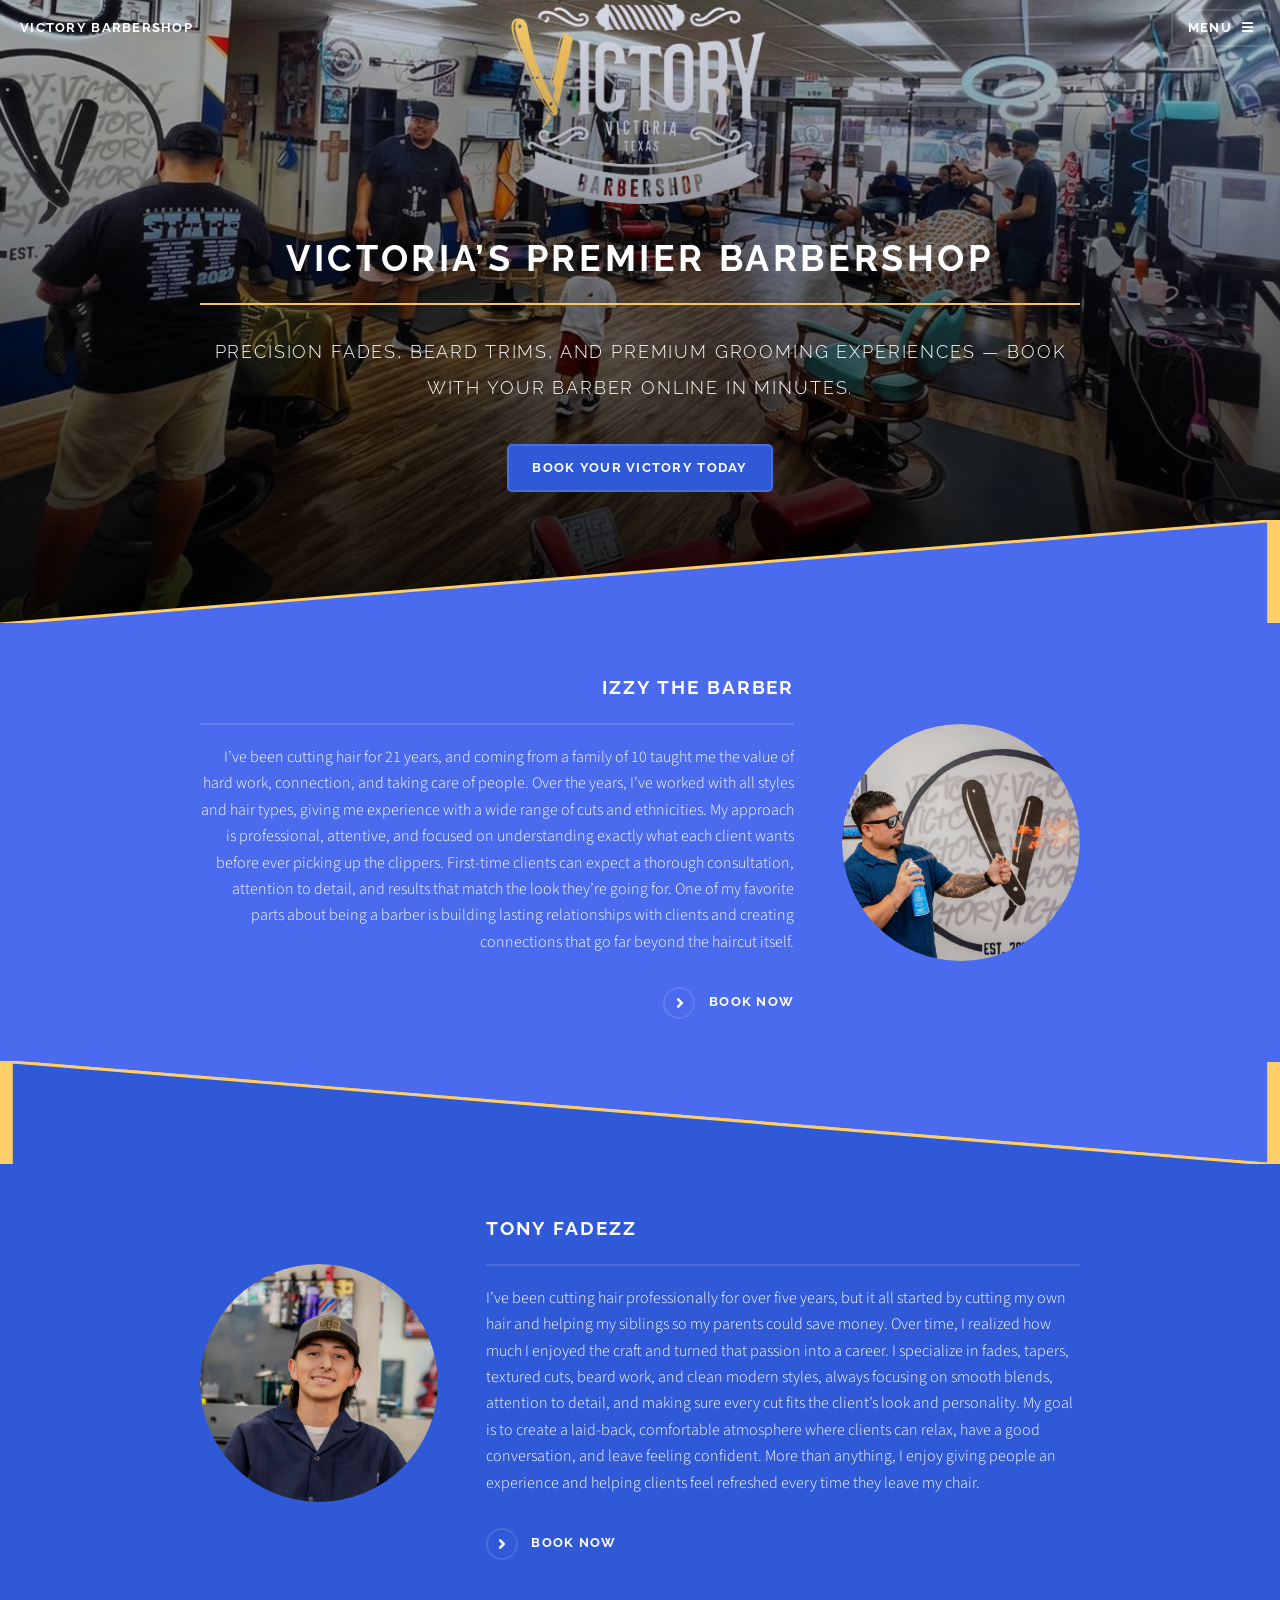
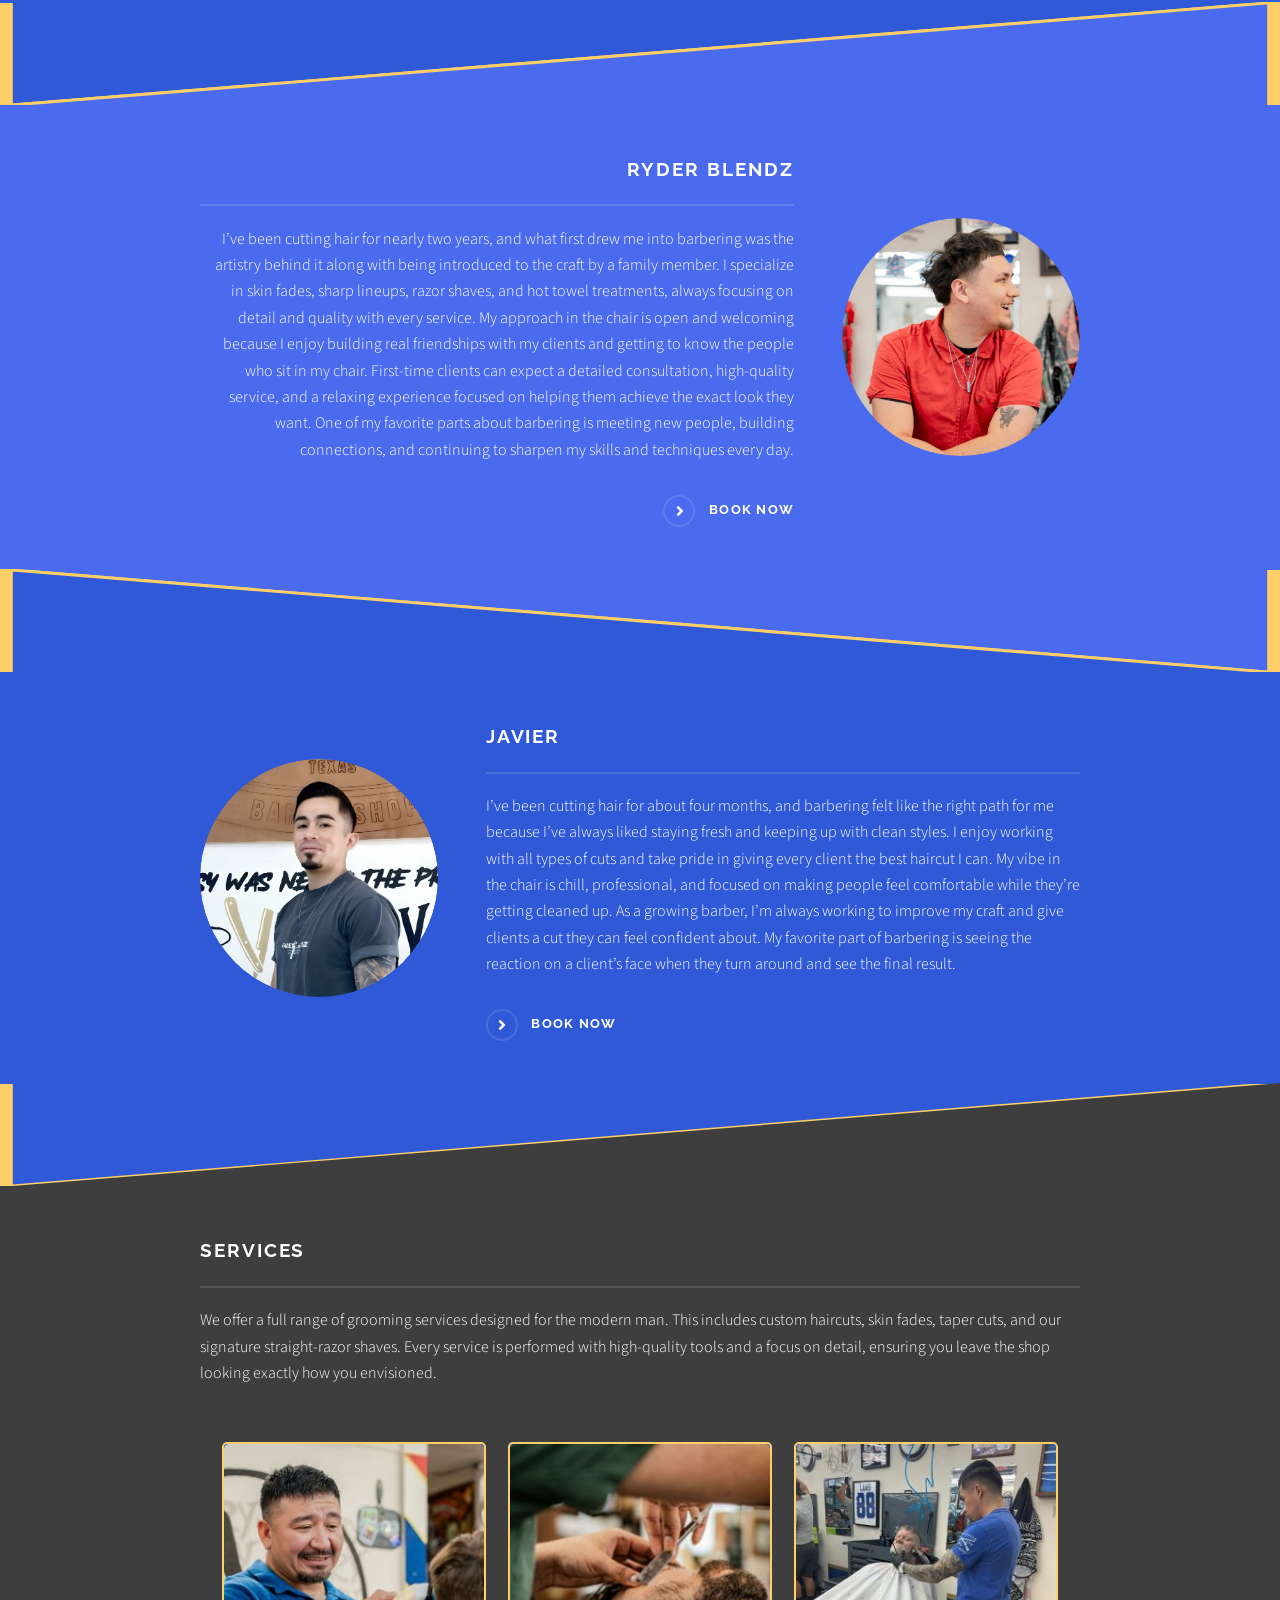
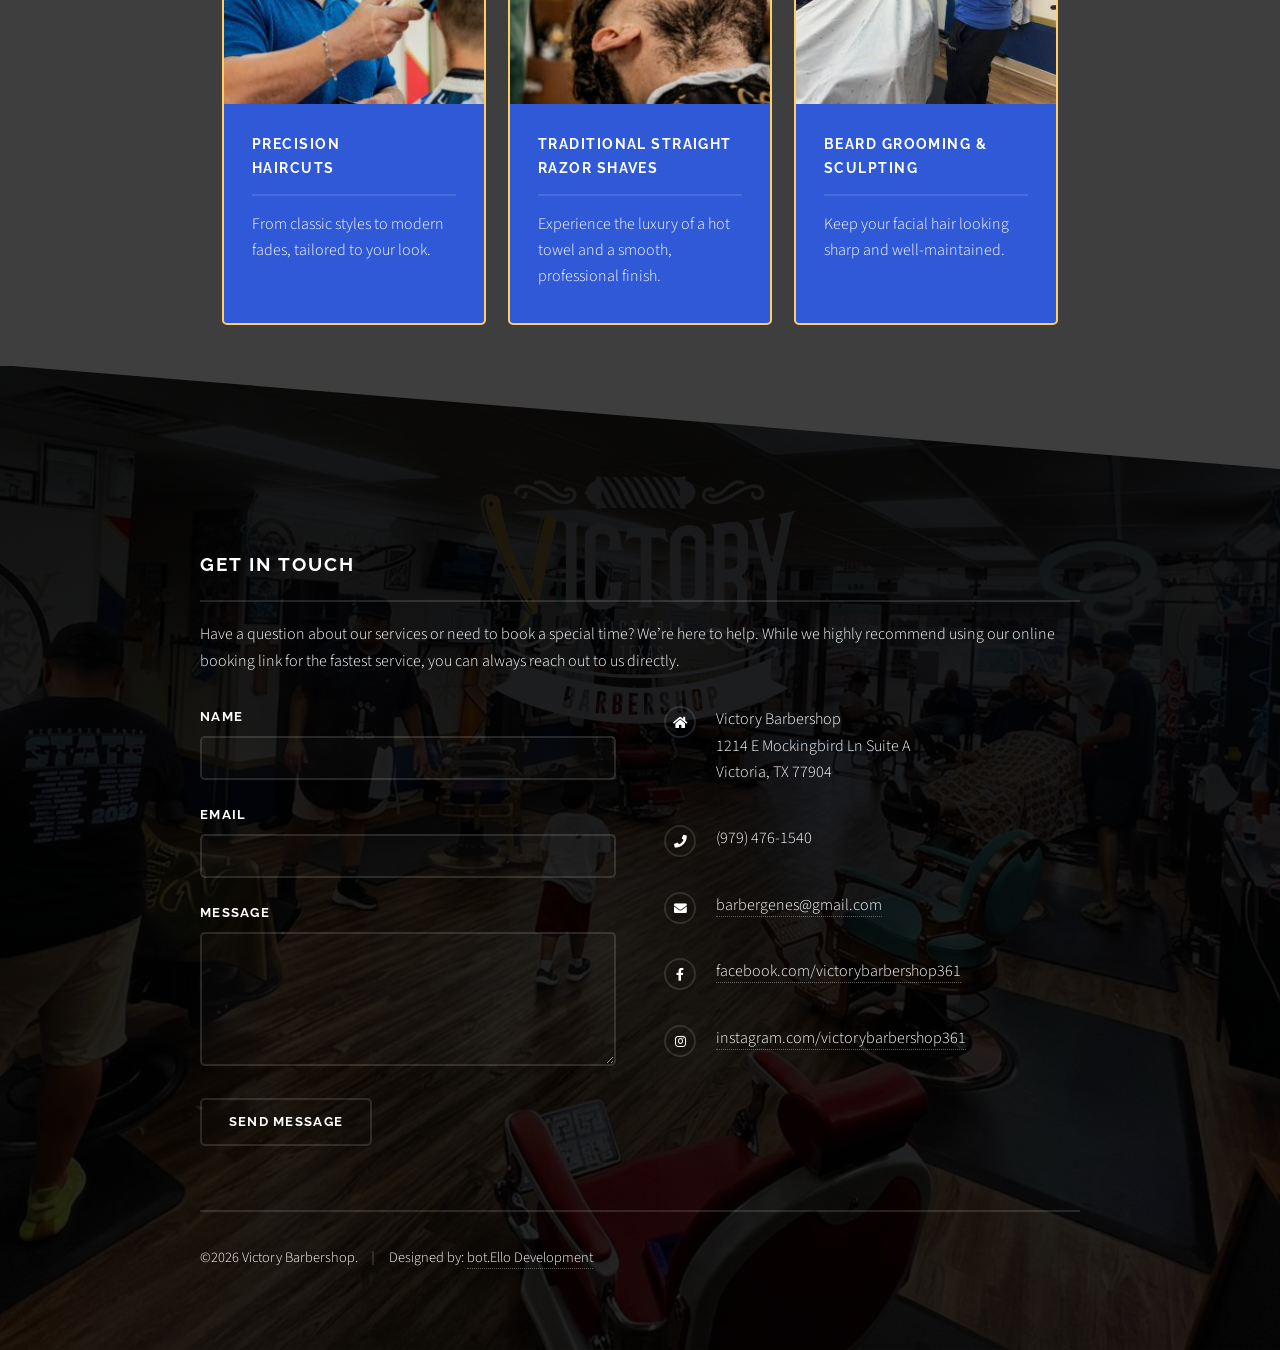
==== index.html @ 70bb2f0c "Remove links on services" ====
<!DOCTYPE HTML>
<!--
	Solid State by HTML5 UP
	html5up.net | @ajlkn
	Free for personal and commercial use under the CCA 3.0 license (html5up.net/license)
-->
<html>
	<head>
		<title>Victory Barbershop | Premium Barbershop in Victoria, TX</title>
		<meta charset="utf-8" />
		<meta name="viewport" content="width=device-width, initial-scale=1, user-scalable=no" />
		<meta property="og:image" content="https://victorybarber.netlify.app/images/victory-barbershop-logo-blue.jpg" />
		<meta property="og:title" content="Victory Barbershop | Premium Barbershop in Victoria, TX">
		<link rel="stylesheet" href="assets/css/main.css" />
		<noscript><link rel="stylesheet" href="assets/css/noscript.css" /></noscript>
	</head>
	<body class="is-preload">

		<!-- Page Wrapper -->
			<div id="page-wrapper">

				<!-- Header -->
					<header id="header" class="alt">
						<h1><a href="index.html">Victory Barbershop</a></h1>
						<nav>
							<a href="#menu">Menu</a>
						</nav>
					</header>

				<!-- Menu -->
					<nav id="menu">
						<div class="inner">
							<h2>Menu</h2>
							<ul class="links">
								<li><a href="#">Home</a></li>
								<li><a href="about.html">About</a></li>
								<li><a href="https://victorybarber.setmore.com">Book Now</a></li>
							</ul>
							<a href="#" class="close">Close</a>
						</div>
					</nav>

				<!-- Banner -->
					<section id="banner">
						<div class="inner">
							<h2>Victoria’s Premier Barbershop</h2>
							<p>Precision fades, beard trims, and premium grooming experiences — book with your barber online in minutes.</p>
							
						</div>
						<button class="cta-btn"><a href="https://victorybarber.setmore.com">Book your Victory today</a></button>
					</section>

				<!-- Wrapper -->
					<section id="wrapper">

						<!-- One -->
							<section id="one" class="wrapper spotlight style1">
								<div class="inner">
									<a href="#" class="image"><img src="images/izzy-bio.jpg" alt="" /></a>
									<div class="content">
										<h2 class="major">Izzy the Barber</h2>
										<p>I’ve been cutting hair for 21 years, and coming from a family of 10 taught me the value of hard work, connection, and taking care of people. Over the years, I’ve worked with all styles and hair types, giving me experience with a wide range of cuts and ethnicities. My approach is professional, attentive, and focused on understanding exactly what each client wants before ever picking up the clippers. First-time clients can expect a thorough consultation, attention to detail, and results that match the look they’re going for. One of my favorite parts about being a barber is building lasting relationships with clients and creating connections that go far beyond the haircut itself.</p>
										<a href="https://victorybarber.setmore.com/book?step=additional-products&products=s8a956748a084f3ee3d6d0117c6cfad2416c81160&type=service&staff=r036110c6aa1d140b372b006f6b29d1b1a05d35a4&staffSelected=false" class="special">Book Now</a>
									</div>
								</div>
							</section>

						<!-- Two -->
							<section id="two" class="wrapper alt spotlight style2">
								<div class="inner">
									<a href="#" class="image"><img src="images/tony-bio.jpg" alt="" /></a>
									<div class="content">
										<h2 class="major">Tony Fadezz</h2>
										<p>I’ve been cutting hair professionally for over five years, but it all started by cutting my own hair and helping my siblings so my parents could save money. Over time, I realized how much I enjoyed the craft and turned that passion into a career. I specialize in fades, tapers, textured cuts, beard work, and clean modern styles, always focusing on smooth blends, attention to detail, and making sure every cut fits the client’s look and personality. My goal is to create a laid-back, comfortable atmosphere where clients can relax, have a good conversation, and leave feeling confident. More than anything, I enjoy giving people an experience and helping clients feel refreshed every time they leave my chair.</p>
										<a href="https://victorybarber.setmore.com/book?step=additional-products&products=sf19c7efc53652c641d4cee2705d7280b3f8bf312&type=service&staff=cjPOIoNQ2Fyv6uSDoCCbj9XqRjhiusbF&staffSelected=false" class="special">Book Now</a>
									</div>
								</div>
							</section>

						<!-- Three -->
							<section id="three" class="wrapper spotlight style3">
								<div class="inner">
									<a href="#" class="image"><img src="images/ryder-bio.jpg" alt="" /></a>
									<div class="content">
										<h2 class="major">Ryder Blendz</h2>
										<p>I’ve been cutting hair for nearly two years, and what first drew me into barbering was the artistry behind it along with being introduced to the craft by a family member. I specialize in skin fades, sharp lineups, razor shaves, and hot towel treatments, always focusing on detail and quality with every service. My approach in the chair is open and welcoming because I enjoy building real friendships with my clients and getting to know the people who sit in my chair. First-time clients can expect a detailed consultation, high-quality service, and a relaxing experience focused on helping them achieve the exact look they want. One of my favorite parts about barbering is meeting new people, building connections, and continuing to sharpen my skills and techniques every day.</p>
										<a href="https://victorybarber.setmore.com/book?step=additional-products&products=915c2362-e2f7-48ba-80fd-618db1ecedce&type=service&staff=WskqDnrlOXZPONDrjM5DlYg03GGp2wDn&staffSelected=false" class="special">Book Now</a>
									</div>
								</div>
							</section>
							<section id="two" class="wrapper alt spotlight style2">
								<div class="inner">
									<a href="#" class="image"><img src="images/javier-bio.jpg" alt="" /></a>
									<div class="content">
										<h2 class="major">Javier</h2>
										<p>I’ve been cutting hair for about four months, and barbering felt like the right path for me because I’ve always liked staying fresh and keeping up with clean styles. I enjoy working with all types of cuts and take pride in giving every client the best haircut I can. My vibe in the chair is chill, professional, and focused on making people feel comfortable while they’re getting cleaned up. As a growing barber, I’m always working to improve my craft and give clients a cut they can feel confident about. My favorite part of barbering is seeing the reaction on a client’s face when they turn around and see the final result.</p>
										<a href="https://victorybarber.setmore.com/book?step=additional-products&products=a360549a-cfc2-4b7d-bc73-860587137acc&type=service&staff=gJPn8Pc7wTdbgn14O1KbApz215IQWdMa&staffSelected=false" class="special">Book Now</a>
									</div>
								</div>
							</section>

						<!-- Four -->
							<section id="four" class="wrapper style1">
								<div class="inner">
									<h2 class="major">Services</h2>
									<p>We offer a full range of grooming services designed for the modern man. This includes custom haircuts, skin fades, taper cuts, and our signature straight-razor shaves. Every service is performed with high-quality tools and a focus on detail, ensuring you leave the shop looking exactly how you envisioned.</p>
									<section class="features">
										<article>
											<a href="#" class="image"><img src="images/victory-barbershop-precision-haircut.jpg" alt="" /></a>
											<h3 class="major">Precision<br>Haircuts</h3>
											<p>From classic styles to modern fades, tailored to your look.</p>
											<!-- <a href="#" class="special">Learn more</a> -->
										</article>
										<article>
											<a href="#" class="image"><img src="images/victory-barbershop-razor-shaves.jpg" alt="" /></a>
											<h3 class="major">Traditional Straight<br>Razor Shaves</h3>
											<p>Experience the luxury of a hot towel and a smooth, professional finish.</p>
											<!-- <a href="#" class="special">Learn more</a> -->
										</article>
										<article>
											<a href="#" class="image"><img src="images/victory-barbershop-beard-grooming.jpg" alt="" /></a>
											<h3 class="major">Beard Grooming & Sculpting</h3>
											<p>Keep your facial hair looking sharp and well-maintained.</p>
											<!-- <a href="#" class="special">Learn more</a> -->
										</article>
										<!-- <article>
											<a href="#" class="image"><img src="images/pic05.jpg" alt="" /></a>
											<h3 class="major">Designs</h3>
											<p>Lorem ipsum dolor sit amet, consectetur adipiscing vehicula id nulla dignissim dapibus ultrices.</p>
											<a href="#" class="special">Learn more</a>
										</article> -->
									</section>
									<!-- <ul class="actions">
										<li><a href="#" class="button">Browse All</a></li>
									</ul> -->
								</div>
							</section>

					</section>

				<!-- Footer -->
					<section id="footer">
						<div class="inner">
							<h2 class="major">Get in touch</h2>
							<p>Have a question about our services or need to book a special time? We’re here to help. While we highly recommend using our online booking link for the fastest service, you can always reach out to us directly.</p>
							<form method="post" action="#">
								<div class="fields">
									<div class="field">
										<label for="name">Name</label>
										<input type="text" name="name" id="name" />
									</div>
									<div class="field">
										<label for="email">Email</label>
										<input type="email" name="email" id="email" />
									</div>
									<div class="field">
										<label for="message">Message</label>
										<textarea name="message" id="message" rows="4"></textarea>
									</div>
								</div>
								<ul class="actions">
									<li><input type="submit" value="Send Message" /></li>
								</ul>
							</form>
							<ul class="contact">
								<li class="icon solid fa-home">
									Victory Barbershop<br />
									1214 E Mockingbird Ln Suite A<br />
									Victoria, TX 77904
								</li>
								<li class="icon solid fa-phone">(979) 476-1540</li>
								<li class="icon solid fa-envelope"><a href="mailto:barbergenes@gmail.com">barbergenes@gmail.com</a></li>
								<li class="icon brands fa-facebook-f"><a href="https://www.facebook.com/victorybarbershop361">facebook.com/victorybarbershop361</a></li>
								<li class="icon brands fa-instagram"><a href="https://www.instagram.com/victorybarbershop361">instagram.com/victorybarbershop361</a></li>
							</ul>
							<ul class="copyright">
								<li>&copy;2026 Victory Barbershop. </li><li>Designed by: <a href="http://botellodevelopment.com">bot.Ello Development</a></li>
							</ul>
						</div>
					</section>

			</div>

		<!-- Scripts -->
			<script src="assets/js/jquery.min.js"></script>
			<script src="assets/js/jquery.scrollex.min.js"></script>
			<script src="assets/js/browser.min.js"></script>
			<script src="assets/js/breakpoints.min.js"></script>
			<script src="assets/js/util.js"></script>
			<script src="assets/js/main.js"></script>

	</body>
</html>
---- assets/css/main.css ----
@import url(fontawesome-all.min.css);
@import url("https://fonts.googleapis.com/css?family=Raleway:200,700|Source+Sans+Pro:300,600,300italic,600italic");

/*
	Solid State by HTML5 UP
	html5up.net | @ajlkn
	Free for personal and commercial use under the CCA 3.0 license (html5up.net/license)
*/

html, body, div, span, applet, object,
iframe, h1, h2, h3, h4, h5, h6, p, blockquote,
pre, a, abbr, acronym, address, big, cite,
code, del, dfn, em, img, ins, kbd, q, s, samp,
small, strike, strong, sub, sup, tt, var, b,
u, i, center, dl, dt, dd, ol, ul, li, fieldset,
form, label, legend, table, caption, tbody,
tfoot, thead, tr, th, td, article, aside,
canvas, details, embed, figure, figcaption,
footer, header, hgroup, menu, nav, output, ruby,
section, summary, time, mark, audio, video {
	margin: 0;
	padding: 0;
	border: 0;
	font-size: 100%;
	font: inherit;
	vertical-align: baseline;}

article, aside, details, figcaption, figure,
footer, header, hgroup, menu, nav, section {
	display: block;}

body {
	line-height: 1;
}

ol, ul {
	list-style: none;
}

blockquote, q {
	quotes: none;
}

	blockquote:before, blockquote:after, q:before, q:after {
		content: '';
		content: none;
	}

table {
	border-collapse: collapse;
	border-spacing: 0;
}

body {
	-webkit-text-size-adjust: none;
}

mark {
	background-color: transparent;
	color: inherit;
}

input::-moz-focus-inner {
	border: 0;
	padding: 0;
}

input, select, textarea {
	-moz-appearance: none;
	-webkit-appearance: none;
	-ms-appearance: none;
	appearance: none;
}

/* Basic */

	@-ms-viewport {
		width: device-width;
	}

	body {
		-ms-overflow-style: scrollbar;
	}

	@media screen and (max-width: 480px) {

		html, body {
			min-width: 320px;
		}

	}

	html {
		box-sizing: border-box;
	}

	*, *:before, *:after {
		box-sizing: inherit;
	}

	body {
		background-color: #2e3141;
		background-image: linear-gradient(to top, rgba(0, 0, 0, .8), rgba(255, 255, 255, 0.01)), url("/images/victory-barber-bg.png");
		background-size: auto,
 100%;
		background-attachment: fixed,
 fixed;
		background-position: center,
 center;
 
	}

		body.is-preload *, body.is-preload *:before, body.is-preload *:after {
			-moz-animation: none !important;
			-webkit-animation: none !important;
			-ms-animation: none !important;
			animation: none !important;
			-moz-transition: none !important;
			-webkit-transition: none !important;
			-ms-transition: none !important;
			transition: none !important;
		}

/* Type */

	body, input, select, textarea {
		color: #ffffff;
		font-family: "Source Sans Pro", Helvetica, sans-serif;
		font-size: 16.5pt;
		font-weight: 300;
		line-height: 1.65;
	}

		@media screen and (max-width: 1680px) {

			body, input, select, textarea {
				font-size: 13pt;
			}

		}

		@media screen and (max-width: 1280px) {

			body, input, select, textarea {
				font-size: 12pt;
			}

		}

		@media screen and (max-width: 980px) {

			body, input, select, textarea {
				font-size: 12pt;
			}

		}

		@media screen and (max-width: 736px) {

			body, input, select, textarea {
				font-size: 12pt;
			}

		}

		@media screen and (max-width: 480px) {

			body, input, select, textarea {
				font-size: 12pt;
			}

		}

	a {
		-moz-transition: color 0.2s ease-in-out, border-bottom-color 0.2s ease-in-out;
		-webkit-transition: color 0.2s ease-in-out, border-bottom-color 0.2s ease-in-out;
		-ms-transition: color 0.2s ease-in-out, border-bottom-color 0.2s ease-in-out;
		transition: color 0.2s ease-in-out, border-bottom-color 0.2s ease-in-out;
		border-bottom: dotted 1px rgba(255, 255, 255, 0.35);
		color: #ffffff;
		text-decoration: none;
	}

		a:hover {
			border-bottom-color: transparent;
			color: #ffffff !important;
		}

		a.special:not(.button) {
			text-decoration: none;
			border-bottom: 0;
			display: block;
			font-family: Raleway, Helvetica, sans-serif;
			font-size: 0.8em;
			font-weight: 700;
			letter-spacing: 0.1em;
			margin: 0 0 2em 0;
			text-transform: uppercase;
		}

			a.special:not(.button):before {
				-moz-osx-font-smoothing: grayscale;
				-webkit-font-smoothing: antialiased;
				display: inline-block;
				font-style: normal;
				font-variant: normal;
				text-rendering: auto;
				line-height: 1;
				text-transform: none !important;
				font-family: 'Font Awesome 5 Free';
				font-weight: 900;
			}

			a.special:not(.button):before {
				-moz-transition: background-color 0.2s ease-in-out;
				-webkit-transition: background-color 0.2s ease-in-out;
				-ms-transition: background-color 0.2s ease-in-out;
				transition: background-color 0.2s ease-in-out;
				border-radius: 100%;
				border: solid 2px rgba(255, 255, 255, 0.125);
				content: '\f105';
				display: inline-block;
				font-size: 1.25em;
				height: 2em;
				line-height: 1.75em;
				margin-right: 0.85em;
				text-align: center;
				text-indent: 0.15em;
				vertical-align: middle;
				width: 2em;
			}

			a.special:not(.button):hover:before {
				background-color: rgba(255, 255, 255, 0.025);
			}

			a.special:not(.button):active:before {
				background-color: rgba(255, 255, 255, 0.075);
			}

	strong, b {
		color: #ffffff;
		font-weight: 600;
	}

	em, i {
		font-style: italic;
	}

	p {
		margin: 0 0 2em 0;
	}

	h1, h2, h3, h4, h5, h6 {
		color: #ffffff;
		font-family: Raleway, Helvetica, sans-serif;
		font-weight: 700;
		letter-spacing: 0.1em;
		margin: 0 0 1em 0;
		text-transform: uppercase;
	}

		h1 a, h2 a, h3 a, h4 a, h5 a, h6 a {
			color: inherit;
			text-decoration: none;
			border-bottom: 0;
		}

		h1 span, h2 span, h3 span, h4 span, h5 span, h6 span {
			font-weight: 200;
		}

		h1.major, h2.major, h3.major, h4.major, h5.major, h6.major {
			padding-bottom: 1em;
			border-bottom: solid 2px rgba(255, 255, 255, 0.125);
		}

	h2 {
		font-size: 1.2em;
	}

	h3 {
		font-size: 0.9em;
	}

	h4 {
		font-size: 0.7em;
	}

	h5 {
		font-size: 0.7em;
	}

	h6 {
		font-size: 0.7em;
	}

	@media screen and (max-width: 736px) {

		h2 {
			font-size: 1em;
		}

		h3 {
			font-size: 0.8em;
		}

	}

	sub {
		font-size: 0.8em;
		position: relative;
		top: 0.5em;
	}

	sup {
		font-size: 0.8em;
		position: relative;
		top: -0.5em;
	}

	blockquote {
		border-left: solid 4px rgba(255, 255, 255, 0.125);
		font-style: italic;
		margin: 0 0 2em 0;
		padding: 0.5em 0 0.5em 2em;
	}

	code {
		background: rgba(255, 255, 255, 0.025);
		border-radius: 5px;
		border: solid 2px rgba(255, 255, 255, 0.125);
		font-family: "Courier New", monospace;
		font-size: 0.9em;
		margin: 0 0.25em;
		padding: 0.25em 0.65em;
	}

	pre {
		-webkit-overflow-scrolling: touch;
		font-family: "Courier New", monospace;
		font-size: 0.9em;
		margin: 0 0 2em 0;
	}

		pre code {
			display: block;
			line-height: 1.75em;
			padding: 1em 1.5em;
			overflow-x: auto;
		}

	hr {
		border: 0;
		border-bottom: solid 2px rgba(255, 255, 255, 0.125);
		margin: 2.5em 0;
	}

		hr.major {
			margin: 4em 0;
		}

	.align-left {
		text-align: left;
	}

	.align-center {
		text-align: center;
	}

	.align-right {
		text-align: right;
	}

/* Row */

	.row {
		display: flex;
		flex-wrap: wrap;
		box-sizing: border-box;
		align-items: stretch;
	}

		.row > * {
			box-sizing: border-box;
		}

		.row.gtr-uniform > * > :last-child {
			margin-bottom: 0;
		}

		.row.aln-left {
			justify-content: flex-start;
		}

		.row.aln-center {
			justify-content: center;
		}

		.row.aln-right {
			justify-content: flex-end;
		}

		.row.aln-top {
			align-items: flex-start;
		}

		.row.aln-middle {
			align-items: center;
		}

		.row.aln-bottom {
			align-items: flex-end;
		}

		.row > .imp {
			order: -1;
		}

		.row > .col-1 {
			width: 8.33333%;
		}

		.row > .off-1 {
			margin-left: 8.33333%;
		}

		.row > .col-2 {
			width: 16.66667%;
		}

		.row > .off-2 {
			margin-left: 16.66667%;
		}

		.row > .col-3 {
			width: 25%;
		}

		.row > .off-3 {
			margin-left: 25%;
		}

		.row > .col-4 {
			width: 33.33333%;
		}

		.row > .off-4 {
			margin-left: 33.33333%;
		}

		.row > .col-5 {
			width: 41.66667%;
		}

		.row > .off-5 {
			margin-left: 41.66667%;
		}

		.row > .col-6 {
			width: 50%;
		}

		.row > .off-6 {
			margin-left: 50%;
		}

		.row > .col-7 {
			width: 58.33333%;
		}

		.row > .off-7 {
			margin-left: 58.33333%;
		}

		.row > .col-8 {
			width: 66.66667%;
		}

		.row > .off-8 {
			margin-left: 66.66667%;
		}

		.row > .col-9 {
			width: 75%;
		}

		.row > .off-9 {
			margin-left: 75%;
		}

		.row > .col-10 {
			width: 83.33333%;
		}

		.row > .off-10 {
			margin-left: 83.33333%;
		}

		.row > .col-11 {
			width: 91.66667%;
		}

		.row > .off-11 {
			margin-left: 91.66667%;
		}

		.row > .col-12 {
			width: 100%;
		}

		.row > .off-12 {
			margin-left: 100%;
		}

		.row.gtr-0 {
			margin-top: 0;
			margin-left: 0em;
		}

			.row.gtr-0 > * {
				padding: 0 0 0 0em;
			}

			.row.gtr-0.gtr-uniform {
				margin-top: 0em;
			}

				.row.gtr-0.gtr-uniform > * {
					padding-top: 0em;
				}

		.row.gtr-25 {
			margin-top: 0;
			margin-left: -0.4375em;
		}

			.row.gtr-25 > * {
				padding: 0 0 0 0.4375em;
			}

			.row.gtr-25.gtr-uniform {
				margin-top: -0.4375em;
			}

				.row.gtr-25.gtr-uniform > * {
					padding-top: 0.4375em;
				}

		.row.gtr-50 {
			margin-top: 0;
			margin-left: -0.875em;
		}

			.row.gtr-50 > * {
				padding: 0 0 0 0.875em;
			}

			.row.gtr-50.gtr-uniform {
				margin-top: -0.875em;
			}

				.row.gtr-50.gtr-uniform > * {
					padding-top: 0.875em;
				}

		.row {
			margin-top: 0;
			margin-left: -1.75em;
		}

			.row > * {
				padding: 0 0 0 1.75em;
			}

			.row.gtr-uniform {
				margin-top: -1.75em;
			}

				.row.gtr-uniform > * {
					padding-top: 1.75em;
				}

		.row.gtr-150 {
			margin-top: 0;
			margin-left: -2.625em;
		}

			.row.gtr-150 > * {
				padding: 0 0 0 2.625em;
			}

			.row.gtr-150.gtr-uniform {
				margin-top: -2.625em;
			}

				.row.gtr-150.gtr-uniform > * {
					padding-top: 2.625em;
				}

		.row.gtr-200 {
			margin-top: 0;
			margin-left: -3.5em;
		}

			.row.gtr-200 > * {
				padding: 0 0 0 3.5em;
			}

			.row.gtr-200.gtr-uniform {
				margin-top: -3.5em;
			}

				.row.gtr-200.gtr-uniform > * {
					padding-top: 3.5em;
				}

		@media screen and (max-width: 1680px) {

			.row {
				display: flex;
				flex-wrap: wrap;
				box-sizing: border-box;
				align-items: stretch;
			}

				.row > * {
					box-sizing: border-box;
				}

				.row.gtr-uniform > * > :last-child {
					margin-bottom: 0;
				}

				.row.aln-left {
					justify-content: flex-start;
				}

				.row.aln-center {
					justify-content: center;
				}

				.row.aln-right {
					justify-content: flex-end;
				}

				.row.aln-top {
					align-items: flex-start;
				}

				.row.aln-middle {
					align-items: center;
				}

				.row.aln-bottom {
					align-items: flex-end;
				}

				.row > .imp-xlarge {
					order: -1;
				}

				.row > .col-1-xlarge {
					width: 8.33333%;
				}

				.row > .off-1-xlarge {
					margin-left: 8.33333%;
				}

				.row > .col-2-xlarge {
					width: 16.66667%;
				}

				.row > .off-2-xlarge {
					margin-left: 16.66667%;
				}

				.row > .col-3-xlarge {
					width: 25%;
				}

				.row > .off-3-xlarge {
					margin-left: 25%;
				}

				.row > .col-4-xlarge {
					width: 33.33333%;
				}

				.row > .off-4-xlarge {
					margin-left: 33.33333%;
				}

				.row > .col-5-xlarge {
					width: 41.66667%;
				}

				.row > .off-5-xlarge {
					margin-left: 41.66667%;
				}

				.row > .col-6-xlarge {
					width: 50%;
				}

				.row > .off-6-xlarge {
					margin-left: 50%;
				}

				.row > .col-7-xlarge {
					width: 58.33333%;
				}

				.row > .off-7-xlarge {
					margin-left: 58.33333%;
				}

				.row > .col-8-xlarge {
					width: 66.66667%;
				}

				.row > .off-8-xlarge {
					margin-left: 66.66667%;
				}

				.row > .col-9-xlarge {
					width: 75%;
				}

				.row > .off-9-xlarge {
					margin-left: 75%;
				}

				.row > .col-10-xlarge {
					width: 83.33333%;
				}

				.row > .off-10-xlarge {
					margin-left: 83.33333%;
				}

				.row > .col-11-xlarge {
					width: 91.66667%;
				}

				.row > .off-11-xlarge {
					margin-left: 91.66667%;
				}

				.row > .col-12-xlarge {
					width: 100%;
				}

				.row > .off-12-xlarge {
					margin-left: 100%;
				}

				.row.gtr-0 {
					margin-top: 0;
					margin-left: 0em;
				}

					.row.gtr-0 > * {
						padding: 0 0 0 0em;
					}

					.row.gtr-0.gtr-uniform {
						margin-top: 0em;
					}

						.row.gtr-0.gtr-uniform > * {
							padding-top: 0em;
						}

				.row.gtr-25 {
					margin-top: 0;
					margin-left: -0.4375em;
				}

					.row.gtr-25 > * {
						padding: 0 0 0 0.4375em;
					}

					.row.gtr-25.gtr-uniform {
						margin-top: -0.4375em;
					}

						.row.gtr-25.gtr-uniform > * {
							padding-top: 0.4375em;
						}

				.row.gtr-50 {
					margin-top: 0;
					margin-left: -0.875em;
				}

					.row.gtr-50 > * {
						padding: 0 0 0 0.875em;
					}

					.row.gtr-50.gtr-uniform {
						margin-top: -0.875em;
					}

						.row.gtr-50.gtr-uniform > * {
							padding-top: 0.875em;
						}

				.row {
					margin-top: 0;
					margin-left: -1.75em;
				}

					.row > * {
						padding: 0 0 0 1.75em;
					}

					.row.gtr-uniform {
						margin-top: -1.75em;
					}

						.row.gtr-uniform > * {
							padding-top: 1.75em;
						}

				.row.gtr-150 {
					margin-top: 0;
					margin-left: -2.625em;
				}

					.row.gtr-150 > * {
						padding: 0 0 0 2.625em;
					}

					.row.gtr-150.gtr-uniform {
						margin-top: -2.625em;
					}

						.row.gtr-150.gtr-uniform > * {
							padding-top: 2.625em;
						}

				.row.gtr-200 {
					margin-top: 0;
					margin-left: -3.5em;
				}

					.row.gtr-200 > * {
						padding: 0 0 0 3.5em;
					}

					.row.gtr-200.gtr-uniform {
						margin-top: -3.5em;
					}

						.row.gtr-200.gtr-uniform > * {
							padding-top: 3.5em;
						}

		}

		@media screen and (max-width: 1280px) {

			.row {
				display: flex;
				flex-wrap: wrap;
				box-sizing: border-box;
				align-items: stretch;
			}

				.row > * {
					box-sizing: border-box;
				}

				.row.gtr-uniform > * > :last-child {
					margin-bottom: 0;
				}

				.row.aln-left {
					justify-content: flex-start;
				}

				.row.aln-center {
					justify-content: center;
				}

				.row.aln-right {
					justify-content: flex-end;
				}

				.row.aln-top {
					align-items: flex-start;
				}

				.row.aln-middle {
					align-items: center;
				}

				.row.aln-bottom {
					align-items: flex-end;
				}

				.row > .imp-large {
					order: -1;
				}

				.row > .col-1-large {
					width: 8.33333%;
				}

				.row > .off-1-large {
					margin-left: 8.33333%;
				}

				.row > .col-2-large {
					width: 16.66667%;
				}

				.row > .off-2-large {
					margin-left: 16.66667%;
				}

				.row > .col-3-large {
					width: 25%;
				}

				.row > .off-3-large {
					margin-left: 25%;
				}

				.row > .col-4-large {
					width: 33.33333%;
				}

				.row > .off-4-large {
					margin-left: 33.33333%;
				}

				.row > .col-5-large {
					width: 41.66667%;
				}

				.row > .off-5-large {
					margin-left: 41.66667%;
				}

				.row > .col-6-large {
					width: 50%;
				}

				.row > .off-6-large {
					margin-left: 50%;
				}

				.row > .col-7-large {
					width: 58.33333%;
				}

				.row > .off-7-large {
					margin-left: 58.33333%;
				}

				.row > .col-8-large {
					width: 66.66667%;
				}

				.row > .off-8-large {
					margin-left: 66.66667%;
				}

				.row > .col-9-large {
					width: 75%;
				}

				.row > .off-9-large {
					margin-left: 75%;
				}

				.row > .col-10-large {
					width: 83.33333%;
				}

				.row > .off-10-large {
					margin-left: 83.33333%;
				}

				.row > .col-11-large {
					width: 91.66667%;
				}

				.row > .off-11-large {
					margin-left: 91.66667%;
				}

				.row > .col-12-large {
					width: 100%;
				}

				.row > .off-12-large {
					margin-left: 100%;
				}

				.row.gtr-0 {
					margin-top: 0;
					margin-left: 0em;
				}

					.row.gtr-0 > * {
						padding: 0 0 0 0em;
					}

					.row.gtr-0.gtr-uniform {
						margin-top: 0em;
					}

						.row.gtr-0.gtr-uniform > * {
							padding-top: 0em;
						}

				.row.gtr-25 {
					margin-top: 0;
					margin-left: -0.4375em;
				}

					.row.gtr-25 > * {
						padding: 0 0 0 0.4375em;
					}

					.row.gtr-25.gtr-uniform {
						margin-top: -0.4375em;
					}

						.row.gtr-25.gtr-uniform > * {
							padding-top: 0.4375em;
						}

				.row.gtr-50 {
					margin-top: 0;
					margin-left: -0.875em;
				}

					.row.gtr-50 > * {
						padding: 0 0 0 0.875em;
					}

					.row.gtr-50.gtr-uniform {
						margin-top: -0.875em;
					}

						.row.gtr-50.gtr-uniform > * {
							padding-top: 0.875em;
						}

				.row {
					margin-top: 0;
					margin-left: -1.75em;
				}

					.row > * {
						padding: 0 0 0 1.75em;
					}

					.row.gtr-uniform {
						margin-top: -1.75em;
					}

						.row.gtr-uniform > * {
							padding-top: 1.75em;
						}

				.row.gtr-150 {
					margin-top: 0;
					margin-left: -2.625em;
				}

					.row.gtr-150 > * {
						padding: 0 0 0 2.625em;
					}

					.row.gtr-150.gtr-uniform {
						margin-top: -2.625em;
					}

						.row.gtr-150.gtr-uniform > * {
							padding-top: 2.625em;
						}

				.row.gtr-200 {
					margin-top: 0;
					margin-left: -3.5em;
				}

					.row.gtr-200 > * {
						padding: 0 0 0 3.5em;
					}

					.row.gtr-200.gtr-uniform {
						margin-top: -3.5em;
					}

						.row.gtr-200.gtr-uniform > * {
							padding-top: 3.5em;
						}

		}

		@media screen and (max-width: 980px) {

			.row {
				display: flex;
				flex-wrap: wrap;
				box-sizing: border-box;
				align-items: stretch;
			}

				.row > * {
					box-sizing: border-box;
				}

				.row.gtr-uniform > * > :last-child {
					margin-bottom: 0;
				}

				.row.aln-left {
					justify-content: flex-start;
				}

				.row.aln-center {
					justify-content: center;
				}

				.row.aln-right {
					justify-content: flex-end;
				}

				.row.aln-top {
					align-items: flex-start;
				}

				.row.aln-middle {
					align-items: center;
				}

				.row.aln-bottom {
					align-items: flex-end;
				}

				.row > .imp-medium {
					order: -1;
				}

				.row > .col-1-medium {
					width: 8.33333%;
				}

				.row > .off-1-medium {
					margin-left: 8.33333%;
				}

				.row > .col-2-medium {
					width: 16.66667%;
				}

				.row > .off-2-medium {
					margin-left: 16.66667%;
				}

				.row > .col-3-medium {
					width: 25%;
				}

				.row > .off-3-medium {
					margin-left: 25%;
				}

				.row > .col-4-medium {
					width: 33.33333%;
				}

				.row > .off-4-medium {
					margin-left: 33.33333%;
				}

				.row > .col-5-medium {
					width: 41.66667%;
				}

				.row > .off-5-medium {
					margin-left: 41.66667%;
				}

				.row > .col-6-medium {
					width: 50%;
				}

				.row > .off-6-medium {
					margin-left: 50%;
				}

				.row > .col-7-medium {
					width: 58.33333%;
				}

				.row > .off-7-medium {
					margin-left: 58.33333%;
				}

				.row > .col-8-medium {
					width: 66.66667%;
				}

				.row > .off-8-medium {
					margin-left: 66.66667%;
				}

				.row > .col-9-medium {
					width: 75%;
				}

				.row > .off-9-medium {
					margin-left: 75%;
				}

				.row > .col-10-medium {
					width: 83.33333%;
				}

				.row > .off-10-medium {
					margin-left: 83.33333%;
				}

				.row > .col-11-medium {
					width: 91.66667%;
				}

				.row > .off-11-medium {
					margin-left: 91.66667%;
				}

				.row > .col-12-medium {
					width: 100%;
				}

				.row > .off-12-medium {
					margin-left: 100%;
				}

				.row.gtr-0 {
					margin-top: 0;
					margin-left: 0em;
				}

					.row.gtr-0 > * {
						padding: 0 0 0 0em;
					}

					.row.gtr-0.gtr-uniform {
						margin-top: 0em;
					}

						.row.gtr-0.gtr-uniform > * {
							padding-top: 0em;
						}

				.row.gtr-25 {
					margin-top: 0;
					margin-left: -0.4375em;
				}

					.row.gtr-25 > * {
						padding: 0 0 0 0.4375em;
					}

					.row.gtr-25.gtr-uniform {
						margin-top: -0.4375em;
					}

						.row.gtr-25.gtr-uniform > * {
							padding-top: 0.4375em;
						}

				.row.gtr-50 {
					margin-top: 0;
					margin-left: -0.875em;
				}

					.row.gtr-50 > * {
						padding: 0 0 0 0.875em;
					}

					.row.gtr-50.gtr-uniform {
						margin-top: -0.875em;
					}

						.row.gtr-50.gtr-uniform > * {
							padding-top: 0.875em;
						}

				.row {
					margin-top: 0;
					margin-left: -1.75em;
				}

					.row > * {
						padding: 0 0 0 1.75em;
					}

					.row.gtr-uniform {
						margin-top: -1.75em;
					}

						.row.gtr-uniform > * {
							padding-top: 1.75em;
						}

				.row.gtr-150 {
					margin-top: 0;
					margin-left: -2.625em;
				}

					.row.gtr-150 > * {
						padding: 0 0 0 2.625em;
					}

					.row.gtr-150.gtr-uniform {
						margin-top: -2.625em;
					}

						.row.gtr-150.gtr-uniform > * {
							padding-top: 2.625em;
						}

				.row.gtr-200 {
					margin-top: 0;
					margin-left: -3.5em;
				}

					.row.gtr-200 > * {
						padding: 0 0 0 3.5em;
					}

					.row.gtr-200.gtr-uniform {
						margin-top: -3.5em;
					}

						.row.gtr-200.gtr-uniform > * {
							padding-top: 3.5em;
						}

		}

		@media screen and (max-width: 736px) {

			.row {
				display: flex;
				flex-wrap: wrap;
				box-sizing: border-box;
				align-items: stretch;
			}

				.row > * {
					box-sizing: border-box;
				}

				.row.gtr-uniform > * > :last-child {
					margin-bottom: 0;
				}

				.row.aln-left {
					justify-content: flex-start;
				}

				.row.aln-center {
					justify-content: center;
				}

				.row.aln-right {
					justify-content: flex-end;
				}

				.row.aln-top {
					align-items: flex-start;
				}

				.row.aln-middle {
					align-items: center;
				}

				.row.aln-bottom {
					align-items: flex-end;
				}

				.row > .imp-small {
					order: -1;
				}

				.row > .col-1-small {
					width: 8.33333%;
				}

				.row > .off-1-small {
					margin-left: 8.33333%;
				}

				.row > .col-2-small {
					width: 16.66667%;
				}

				.row > .off-2-small {
					margin-left: 16.66667%;
				}

				.row > .col-3-small {
					width: 25%;
				}

				.row > .off-3-small {
					margin-left: 25%;
				}

				.row > .col-4-small {
					width: 33.33333%;
				}

				.row > .off-4-small {
					margin-left: 33.33333%;
				}

				.row > .col-5-small {
					width: 41.66667%;
				}

				.row > .off-5-small {
					margin-left: 41.66667%;
				}

				.row > .col-6-small {
					width: 50%;
				}

				.row > .off-6-small {
					margin-left: 50%;
				}

				.row > .col-7-small {
					width: 58.33333%;
				}

				.row > .off-7-small {
					margin-left: 58.33333%;
				}

				.row > .col-8-small {
					width: 66.66667%;
				}

				.row > .off-8-small {
					margin-left: 66.66667%;
				}

				.row > .col-9-small {
					width: 75%;
				}

				.row > .off-9-small {
					margin-left: 75%;
				}

				.row > .col-10-small {
					width: 83.33333%;
				}

				.row > .off-10-small {
					margin-left: 83.33333%;
				}

				.row > .col-11-small {
					width: 91.66667%;
				}

				.row > .off-11-small {
					margin-left: 91.66667%;
				}

				.row > .col-12-small {
					width: 100%;
				}

				.row > .off-12-small {
					margin-left: 100%;
				}

				.row.gtr-0 {
					margin-top: 0;
					margin-left: 0em;
				}

					.row.gtr-0 > * {
						padding: 0 0 0 0em;
					}

					.row.gtr-0.gtr-uniform {
						margin-top: 0em;
					}

						.row.gtr-0.gtr-uniform > * {
							padding-top: 0em;
						}

				.row.gtr-25 {
					margin-top: 0;
					margin-left: -0.3125em;
				}

					.row.gtr-25 > * {
						padding: 0 0 0 0.3125em;
					}

					.row.gtr-25.gtr-uniform {
						margin-top: -0.3125em;
					}

						.row.gtr-25.gtr-uniform > * {
							padding-top: 0.3125em;
						}

				.row.gtr-50 {
					margin-top: 0;
					margin-left: -0.625em;
				}

					.row.gtr-50 > * {
						padding: 0 0 0 0.625em;
					}

					.row.gtr-50.gtr-uniform {
						margin-top: -0.625em;
					}

						.row.gtr-50.gtr-uniform > * {
							padding-top: 0.625em;
						}

				.row {
					margin-top: 0;
					margin-left: -1.25em;
				}

					.row > * {
						padding: 0 0 0 1.25em;
					}

					.row.gtr-uniform {
						margin-top: -1.25em;
					}

						.row.gtr-uniform > * {
							padding-top: 1.25em;
						}

				.row.gtr-150 {
					margin-top: 0;
					margin-left: -1.875em;
				}

					.row.gtr-150 > * {
						padding: 0 0 0 1.875em;
					}

					.row.gtr-150.gtr-uniform {
						margin-top: -1.875em;
					}

						.row.gtr-150.gtr-uniform > * {
							padding-top: 1.875em;
						}

				.row.gtr-200 {
					margin-top: 0;
					margin-left: -2.5em;
				}

					.row.gtr-200 > * {
						padding: 0 0 0 2.5em;
					}

					.row.gtr-200.gtr-uniform {
						margin-top: -2.5em;
					}

						.row.gtr-200.gtr-uniform > * {
							padding-top: 2.5em;
						}

		}

		@media screen and (max-width: 480px) {

			.row {
				display: flex;
				flex-wrap: wrap;
				box-sizing: border-box;
				align-items: stretch;
			}

				.row > * {
					box-sizing: border-box;
				}

				.row.gtr-uniform > * > :last-child {
					margin-bottom: 0;
				}

				.row.aln-left {
					justify-content: flex-start;
				}

				.row.aln-center {
					justify-content: center;
				}

				.row.aln-right {
					justify-content: flex-end;
				}

				.row.aln-top {
					align-items: flex-start;
				}

				.row.aln-middle {
					align-items: center;
				}

				.row.aln-bottom {
					align-items: flex-end;
				}

				.row > .imp-xsmall {
					order: -1;
				}

				.row > .col-1-xsmall {
					width: 8.33333%;
				}

				.row > .off-1-xsmall {
					margin-left: 8.33333%;
				}

				.row > .col-2-xsmall {
					width: 16.66667%;
				}

				.row > .off-2-xsmall {
					margin-left: 16.66667%;
				}

				.row > .col-3-xsmall {
					width: 25%;
				}

				.row > .off-3-xsmall {
					margin-left: 25%;
				}

				.row > .col-4-xsmall {
					width: 33.33333%;
				}

				.row > .off-4-xsmall {
					margin-left: 33.33333%;
				}

				.row > .col-5-xsmall {
					width: 41.66667%;
				}

				.row > .off-5-xsmall {
					margin-left: 41.66667%;
				}

				.row > .col-6-xsmall {
					width: 50%;
				}

				.row > .off-6-xsmall {
					margin-left: 50%;
				}

				.row > .col-7-xsmall {
					width: 58.33333%;
				}

				.row > .off-7-xsmall {
					margin-left: 58.33333%;
				}

				.row > .col-8-xsmall {
					width: 66.66667%;
				}

				.row > .off-8-xsmall {
					margin-left: 66.66667%;
				}

				.row > .col-9-xsmall {
					width: 75%;
				}

				.row > .off-9-xsmall {
					margin-left: 75%;
				}

				.row > .col-10-xsmall {
					width: 83.33333%;
				}

				.row > .off-10-xsmall {
					margin-left: 83.33333%;
				}

				.row > .col-11-xsmall {
					width: 91.66667%;
				}

				.row > .off-11-xsmall {
					margin-left: 91.66667%;
				}

				.row > .col-12-xsmall {
					width: 100%;
				}

				.row > .off-12-xsmall {
					margin-left: 100%;
				}

				.row.gtr-0 {
					margin-top: 0;
					margin-left: 0em;
				}

					.row.gtr-0 > * {
						padding: 0 0 0 0em;
					}

					.row.gtr-0.gtr-uniform {
						margin-top: 0em;
					}

						.row.gtr-0.gtr-uniform > * {
							padding-top: 0em;
						}

				.row.gtr-25 {
					margin-top: 0;
					margin-left: -0.3125em;
				}

					.row.gtr-25 > * {
						padding: 0 0 0 0.3125em;
					}

					.row.gtr-25.gtr-uniform {
						margin-top: -0.3125em;
					}

						.row.gtr-25.gtr-uniform > * {
							padding-top: 0.3125em;
						}

				.row.gtr-50 {
					margin-top: 0;
					margin-left: -0.625em;
				}

					.row.gtr-50 > * {
						padding: 0 0 0 0.625em;
					}

					.row.gtr-50.gtr-uniform {
						margin-top: -0.625em;
					}

						.row.gtr-50.gtr-uniform > * {
							padding-top: 0.625em;
						}

				.row {
					margin-top: 0;
					margin-left: -1.25em;
				}

					.row > * {
						padding: 0 0 0 1.25em;
					}

					.row.gtr-uniform {
						margin-top: -1.25em;
					}

						.row.gtr-uniform > * {
							padding-top: 1.25em;
						}

				.row.gtr-150 {
					margin-top: 0;
					margin-left: -1.875em;
				}

					.row.gtr-150 > * {
						padding: 0 0 0 1.875em;
					}

					.row.gtr-150.gtr-uniform {
						margin-top: -1.875em;
					}

						.row.gtr-150.gtr-uniform > * {
							padding-top: 1.875em;
						}

				.row.gtr-200 {
					margin-top: 0;
					margin-left: -2.5em;
				}

					.row.gtr-200 > * {
						padding: 0 0 0 2.5em;
					}

					.row.gtr-200.gtr-uniform {
						margin-top: -2.5em;
					}

						.row.gtr-200.gtr-uniform > * {
							padding-top: 2.5em;
						}

		}

		@media screen and (max-width: 360px) {

			.row {
				display: flex;
				flex-wrap: wrap;
				box-sizing: border-box;
				align-items: stretch;
			}

				.row > * {
					box-sizing: border-box;
				}

				.row.gtr-uniform > * > :last-child {
					margin-bottom: 0;
				}

				.row.aln-left {
					justify-content: flex-start;
				}

				.row.aln-center {
					justify-content: center;
				}

				.row.aln-right {
					justify-content: flex-end;
				}

				.row.aln-top {
					align-items: flex-start;
				}

				.row.aln-middle {
					align-items: center;
				}

				.row.aln-bottom {
					align-items: flex-end;
				}

				.row > .imp-xxsmall {
					order: -1;
				}

				.row > .col-1-xxsmall {
					width: 8.33333%;
				}

				.row > .off-1-xxsmall {
					margin-left: 8.33333%;
				}

				.row > .col-2-xxsmall {
					width: 16.66667%;
				}

				.row > .off-2-xxsmall {
					margin-left: 16.66667%;
				}

				.row > .col-3-xxsmall {
					width: 25%;
				}

				.row > .off-3-xxsmall {
					margin-left: 25%;
				}

				.row > .col-4-xxsmall {
					width: 33.33333%;
				}

				.row > .off-4-xxsmall {
					margin-left: 33.33333%;
				}

				.row > .col-5-xxsmall {
					width: 41.66667%;
				}

				.row > .off-5-xxsmall {
					margin-left: 41.66667%;
				}

				.row > .col-6-xxsmall {
					width: 50%;
				}

				.row > .off-6-xxsmall {
					margin-left: 50%;
				}

				.row > .col-7-xxsmall {
					width: 58.33333%;
				}

				.row > .off-7-xxsmall {
					margin-left: 58.33333%;
				}

				.row > .col-8-xxsmall {
					width: 66.66667%;
				}

				.row > .off-8-xxsmall {
					margin-left: 66.66667%;
				}

				.row > .col-9-xxsmall {
					width: 75%;
				}

				.row > .off-9-xxsmall {
					margin-left: 75%;
				}

				.row > .col-10-xxsmall {
					width: 83.33333%;
				}

				.row > .off-10-xxsmall {
					margin-left: 83.33333%;
				}

				.row > .col-11-xxsmall {
					width: 91.66667%;
				}

				.row > .off-11-xxsmall {
					margin-left: 91.66667%;
				}

				.row > .col-12-xxsmall {
					width: 100%;
				}

				.row > .off-12-xxsmall {
					margin-left: 100%;
				}

				.row.gtr-0 {
					margin-top: 0;
					margin-left: 0em;
				}

					.row.gtr-0 > * {
						padding: 0 0 0 0em;
					}

					.row.gtr-0.gtr-uniform {
						margin-top: 0em;
					}

						.row.gtr-0.gtr-uniform > * {
							padding-top: 0em;
						}

				.row.gtr-25 {
					margin-top: 0;
					margin-left: -0.3125em;
				}

					.row.gtr-25 > * {
						padding: 0 0 0 0.3125em;
					}

					.row.gtr-25.gtr-uniform {
						margin-top: -0.3125em;
					}

						.row.gtr-25.gtr-uniform > * {
							padding-top: 0.3125em;
						}

				.row.gtr-50 {
					margin-top: 0;
					margin-left: -0.625em;
				}

					.row.gtr-50 > * {
						padding: 0 0 0 0.625em;
					}

					.row.gtr-50.gtr-uniform {
						margin-top: -0.625em;
					}

						.row.gtr-50.gtr-uniform > * {
							padding-top: 0.625em;
						}

				.row {
					margin-top: 0;
					margin-left: -1.25em;
				}

					.row > * {
						padding: 0 0 0 1.25em;
					}

					.row.gtr-uniform {
						margin-top: -1.25em;
					}

						.row.gtr-uniform > * {
							padding-top: 1.25em;
						}

				.row.gtr-150 {
					margin-top: 0;
					margin-left: -1.875em;
				}

					.row.gtr-150 > * {
						padding: 0 0 0 1.875em;
					}

					.row.gtr-150.gtr-uniform {
						margin-top: -1.875em;
					}

						.row.gtr-150.gtr-uniform > * {
							padding-top: 1.875em;
						}

				.row.gtr-200 {
					margin-top: 0;
					margin-left: -2.5em;
				}

					.row.gtr-200 > * {
						padding: 0 0 0 2.5em;
					}

					.row.gtr-200.gtr-uniform {
						margin-top: -2.5em;
					}

						.row.gtr-200.gtr-uniform > * {
							padding-top: 2.5em;
						}

		}

/* Section/Article */

	section.special, article.special {
		text-align: center;
	}

/* Form */

	form {
		margin: 0 0 2em 0;
	}

		form > :last-child {
			margin-bottom: 0;
		}

		form > .fields {
			display: -moz-flex;
			display: -webkit-flex;
			display: -ms-flex;
			display: flex;
			-moz-flex-wrap: wrap;
			-webkit-flex-wrap: wrap;
			-ms-flex-wrap: wrap;
			flex-wrap: wrap;
			width: calc(100% + 3em);
			margin: -1.5em 0 2em -1.5em;
		}

			form > .fields > .field {
				-moz-flex-grow: 0;
				-webkit-flex-grow: 0;
				-ms-flex-grow: 0;
				flex-grow: 0;
				-moz-flex-shrink: 0;
				-webkit-flex-shrink: 0;
				-ms-flex-shrink: 0;
				flex-shrink: 0;
				padding: 1.5em 0 0 1.5em;
				width: calc(100% - 1.5em);
			}

				form > .fields > .field.half {
					width: calc(50% - 0.75em);
				}

				form > .fields > .field.third {
					width: calc(100%/3 - 0.5em);
				}

				form > .fields > .field.quarter {
					width: calc(25% - 0.375em);
				}

		@media screen and (max-width: 480px) {

			form > .fields {
				width: calc(100% + 3em);
				margin: -1.5em 0 2em -1.5em;
			}

				form > .fields > .field {
					padding: 1.5em 0 0 1.5em;
					width: calc(100% - 1.5em);
				}

					form > .fields > .field.half {
						width: calc(100% - 1.5em);
					}

					form > .fields > .field.third {
						width: calc(100% - 1.5em);
					}

					form > .fields > .field.quarter {
						width: calc(100% - 1.5em);
					}

		}

	label {
		color: #ffffff;
		display: block;
		font-family: Raleway, Helvetica, sans-serif;
		font-size: 0.8em;
		font-weight: 700;
		letter-spacing: 0.1em;
		margin: 0 0 0.7em 0;
		text-transform: uppercase;
	}

	input[type="text"],
	input[type="password"],
	input[type="email"],
	input[type="tel"],
	select,
	textarea {
		-moz-appearance: none;
		-webkit-appearance: none;
		-ms-appearance: none;
		appearance: none;
		background: rgba(255, 255, 255, 0.025);
		border-radius: 5px;
		border: none;
		border: solid 2px rgba(255, 255, 255, 0.125);
		color: inherit;
		display: block;
		outline: 0;
		padding: 0 1em;
		text-decoration: none;
		width: 100%;
	}

		input[type="text"]:invalid,
		input[type="password"]:invalid,
		input[type="email"]:invalid,
		input[type="tel"]:invalid,
		select:invalid,
		textarea:invalid {
			box-shadow: none;
		}

		input[type="text"]:focus,
		input[type="password"]:focus,
		input[type="email"]:focus,
		input[type="tel"]:focus,
		select:focus,
		textarea:focus {
			border-color: #5b6ba6;
		}

	select {
		background-image: url("data:image/svg+xml;charset=utf8,%3Csvg xmlns='http://www.w3.org/2000/svg' width='40' height='40' preserveAspectRatio='none' viewBox='0 0 40 40'%3E%3Cpath d='M9.4,12.3l10.4,10.4l10.4-10.4c0.2-0.2,0.5-0.4,0.9-0.4c0.3,0,0.6,0.1,0.9,0.4l3.3,3.3c0.2,0.2,0.4,0.5,0.4,0.9 c0,0.4-0.1,0.6-0.4,0.9L20.7,31.9c-0.2,0.2-0.5,0.4-0.9,0.4c-0.3,0-0.6-0.1-0.9-0.4L4.3,17.3c-0.2-0.2-0.4-0.5-0.4-0.9 c0-0.4,0.1-0.6,0.4-0.9l3.3-3.3c0.2-0.2,0.5-0.4,0.9-0.4S9.1,12.1,9.4,12.3z' fill='rgba(255, 255, 255, 0.125)' /%3E%3C/svg%3E");
		background-size: 1.25rem;
		background-repeat: no-repeat;
		background-position: calc(100% - 1rem) center;
		height: 2.75em;
		padding-right: 2.75em;
		text-overflow: ellipsis;
	}

		select option {
			color: #ffffff;
			background: #2e3141;
		}

		select:focus::-ms-value {
			background-color: transparent;
		}

		select::-ms-expand {
			display: none;
		}

	input[type="text"],
	input[type="password"],
	input[type="email"],
	select {
		height: 2.75em;
	}

	textarea {
		padding: 0.75em 1em;
	}

	input[type="checkbox"],
	input[type="radio"] {
		-moz-appearance: none;
		-webkit-appearance: none;
		-ms-appearance: none;
		appearance: none;
		display: block;
		float: left;
		margin-right: -2em;
		opacity: 0;
		width: 1em;
		z-index: -1;
	}

		input[type="checkbox"] + label,
		input[type="radio"] + label {
			text-decoration: none;
			color: #ffffff;
			cursor: pointer;
			display: inline-block;
			font-size: 1em;
			font-family: "Source Sans Pro", Helvetica, sans-serif;
			text-transform: none;
			letter-spacing: 0;
			font-weight: 300;
			padding-left: 2.4em;
			padding-right: 0.75em;
			position: relative;
		}

			input[type="checkbox"] + label:before,
			input[type="radio"] + label:before {
				-moz-osx-font-smoothing: grayscale;
				-webkit-font-smoothing: antialiased;
				display: inline-block;
				font-style: normal;
				font-variant: normal;
				text-rendering: auto;
				line-height: 1;
				text-transform: none !important;
				font-family: 'Font Awesome 5 Free';
				font-weight: 900;
			}

			input[type="checkbox"] + label:before,
			input[type="radio"] + label:before {
				background: rgba(255, 255, 255, 0.025);
				border-radius: 5px;
				border: solid 2px rgba(255, 255, 255, 0.125);
				content: '';
				display: inline-block;
				font-size: 0.8em;
				height: 2.0625em;
				left: 0;
				line-height: 2.0625em;
				position: absolute;
				text-align: center;
				top: 0;
				width: 2.0625em;
			}

		input[type="checkbox"]:checked + label:before,
		input[type="radio"]:checked + label:before {
			background: #ffffff;
			border-color: #ffffff;
			content: '\f00c';
			color: #2e3141;
		}

		input[type="checkbox"]:focus + label:before,
		input[type="radio"]:focus + label:before {
			border-color: #4c5c96;
		}

	input[type="checkbox"] + label:before {
		border-radius: 5px;
	}

	input[type="radio"] + label:before {
		border-radius: 100%;
	}

	::-webkit-input-placeholder {
		color: rgba(255, 255, 255, 0.35) !important;
		opacity: 1.0;
	}

	:-moz-placeholder {
		color: rgba(255, 255, 255, 0.35) !important;
		opacity: 1.0;
	}

	::-moz-placeholder {
		color: rgba(255, 255, 255, 0.35) !important;
		opacity: 1.0;
	}

	:-ms-input-placeholder {
		color: rgba(255, 255, 255, 0.35) !important;
		opacity: 1.0;
	}

/* Box */

	.box {
		border-radius: 5px;
		border: solid 2px rgba(255, 255, 255, 0.125);
		margin-bottom: 2em;
		padding: 1.5em;
	}

		.box > :last-child,
		.box > :last-child > :last-child,
		.box > :last-child > :last-child > :last-child {
			margin-bottom: 0;
		}

		.box.alt {
			border: 0;
			border-radius: 0;
			padding: 0;
		}

/* Icon */

	.icon {
		text-decoration: none;
		border-bottom: none;
		position: relative;
	}

		.icon:before {
			-moz-osx-font-smoothing: grayscale;
			-webkit-font-smoothing: antialiased;
			display: inline-block;
			font-style: normal;
			font-variant: normal;
			text-rendering: auto;
			line-height: 1;
			text-transform: none !important;
			font-family: 'Font Awesome 5 Free';
			font-weight: 400;
		}

		.icon > .label {
			display: none;
		}

		.icon:before {
			line-height: inherit;
		}

		.icon.solid:before {
			font-weight: 900;
		}

		.icon.brands:before {
			font-family: 'Font Awesome 5 Brands';
		}

/* Image */

	.image {
		border-radius: 5px;
		border: 0;
		display: inline-block;
		position: relative;
	}

		.image img {
			border-radius: 5px;
			display: block;
		}

		.image.left, .image.right {
			max-width: 40%;
		}

			.image.left img, .image.right img {
				width: 100%;
			}

		.image.left {
			float: left;
			padding: 0 1.5em 1em 0;
			top: 0.25em;
		}

		.image.right {
			float: right;
			padding: 0 0 1em 1.5em;
			top: 0.25em;
		}

		.image.fit {
			display: block;
			margin: 0 0 2em 0;
			width: 100%;
		}

			.image.fit img {
				width: 100%;
			}

		.image.main {
			display: block;
			margin: 0 0 3em 0;
			width: 100%;
		}

			.image.main img {
				width: 100%;
			}

/* List */

	ol {
		list-style: decimal;
		margin: 0 0 2em 0;
		padding-left: 1.25em;
	}

		ol li {
			padding-left: 0.25em;
		}

	ul {
		list-style: disc;
		margin: 0 0 2em 0;
		padding-left: 1em;
	}

		ul li {
			padding-left: 0.5em;
		}

		ul.alt {
			list-style: none;
			padding-left: 0;
		}

			ul.alt li {
				border-top: solid 1px rgba(255, 255, 255, 0.125);
				padding: 0.5em 0;
			}

				ul.alt li:first-child {
					border-top: 0;
					padding-top: 0;
				}

	dl {
		margin: 0 0 2em 0;
	}

		dl dt {
			display: block;
			font-weight: 600;
			margin: 0 0 1em 0;
		}

		dl dd {
			margin-left: 2em;
		}

/* Actions */

	ul.actions {
		display: -moz-flex;
		display: -webkit-flex;
		display: -ms-flex;
		display: flex;
		cursor: default;
		list-style: none;
		margin-left: -1em;
		padding-left: 0;
	}

		ul.actions li {
			padding: 0 0 0 1em;
			vertical-align: middle;
		}

		ul.actions.special {
			-moz-justify-content: center;
			-webkit-justify-content: center;
			-ms-justify-content: center;
			justify-content: center;
			width: 100%;
			margin-left: 0;
		}

			ul.actions.special li:first-child {
				padding-left: 0;
			}

		ul.actions.stacked {
			-moz-flex-direction: column;
			-webkit-flex-direction: column;
			-ms-flex-direction: column;
			flex-direction: column;
			margin-left: 0;
		}

			ul.actions.stacked li {
				padding: 1.3em 0 0 0;
			}

				ul.actions.stacked li:first-child {
					padding-top: 0;
				}

		ul.actions.fit {
			width: calc(100% + 1em);
		}

			ul.actions.fit li {
				-moz-flex-grow: 1;
				-webkit-flex-grow: 1;
				-ms-flex-grow: 1;
				flex-grow: 1;
				-moz-flex-shrink: 1;
				-webkit-flex-shrink: 1;
				-ms-flex-shrink: 1;
				flex-shrink: 1;
				width: 100%;
			}

				ul.actions.fit li > * {
					width: 100%;
				}

			ul.actions.fit.stacked {
				width: 100%;
			}

		@media screen and (max-width: 480px) {

			ul.actions:not(.fixed) {
				-moz-flex-direction: column;
				-webkit-flex-direction: column;
				-ms-flex-direction: column;
				flex-direction: column;
				margin-left: 0;
				width: 100% !important;
			}

				ul.actions:not(.fixed) li {
					-moz-flex-grow: 1;
					-webkit-flex-grow: 1;
					-ms-flex-grow: 1;
					flex-grow: 1;
					-moz-flex-shrink: 1;
					-webkit-flex-shrink: 1;
					-ms-flex-shrink: 1;
					flex-shrink: 1;
					padding: 1em 0 0 0;
					text-align: center;
					width: 100%;
				}

					ul.actions:not(.fixed) li > * {
						width: 100%;
					}

					ul.actions:not(.fixed) li:first-child {
						padding-top: 0;
					}

					ul.actions:not(.fixed) li input[type="submit"],
					ul.actions:not(.fixed) li input[type="reset"],
					ul.actions:not(.fixed) li input[type="button"],
					ul.actions:not(.fixed) li button,
					ul.actions:not(.fixed) li .button {
						width: 100%;
					}

						ul.actions:not(.fixed) li input[type="submit"].icon:before,
						ul.actions:not(.fixed) li input[type="reset"].icon:before,
						ul.actions:not(.fixed) li input[type="button"].icon:before,
						ul.actions:not(.fixed) li button.icon:before,
						ul.actions:not(.fixed) li .button.icon:before {
							margin-left: -0.5rem;
						}

		}

/* Icons */

	ul.icons {
		cursor: default;
		list-style: none;
		padding-left: 0;
	}

		ul.icons li {
			display: inline-block;
			padding: 0 1em 0 0;
		}

			ul.icons li:last-child {
				padding-right: 0;
			}

			ul.icons li .icon:before {
				font-size: 1.25em;
			}

/* Contact */

	ul.contact {
		list-style: none;
		padding: 0;
	}

		ul.contact li {
			text-decoration: none;
			margin: 2.5em 0 0 0;
			padding: 0 0 0 3.25em;
			position: relative;
		}

			ul.contact li:before {
				-moz-osx-font-smoothing: grayscale;
				-webkit-font-smoothing: antialiased;
				display: inline-block;
				font-style: normal;
				font-variant: normal;
				text-rendering: auto;
				line-height: 1;
				text-transform: none !important;
				font-family: 'Font Awesome 5 Free';
				font-weight: 400;
			}

			ul.contact li:before {
				border-radius: 100%;
				border: solid 2px rgba(255, 255, 255, 0.125);
				display: inline-block;
				font-size: 0.8em;
				height: 2.5em;
				left: 0;
				line-height: 2.35em;
				position: absolute;
				text-align: center;
				top: 0;
				width: 2.5em;
			}

			ul.contact li:first-child {
				margin-top: 0;
			}

		@media screen and (max-width: 736px) {

			ul.contact li {
				margin: 1.5em 0 0 0;
			}

		}

/* Pagination */

	ul.pagination {
		cursor: default;
		list-style: none;
		padding-left: 0;
	}

		ul.pagination li {
			display: inline-block;
			padding-left: 0;
			vertical-align: middle;
		}

			ul.pagination li > .page {
				-moz-transition: background-color 0.2s ease-in-out, color 0.2s ease-in-out;
				-webkit-transition: background-color 0.2s ease-in-out, color 0.2s ease-in-out;
				-ms-transition: background-color 0.2s ease-in-out, color 0.2s ease-in-out;
				transition: background-color 0.2s ease-in-out, color 0.2s ease-in-out;
				border-bottom: 0;
				border-radius: 5px;
				display: inline-block;
				height: 1.5em;
				line-height: 1.5em;
				margin: 0 0.125em;
				min-width: 1.5em;
				padding: 0 0.5em;
				text-align: center;
			}

				ul.pagination li > .page:hover {
					background-color: rgba(255, 255, 255, 0.025);
				}

				ul.pagination li > .page.active {
					background-color: #4c5c96;
				}

			ul.pagination li:first-child {
				padding-right: 0.75em;
			}

			ul.pagination li:last-child {
				padding-left: 0.75em;
			}

		@media screen and (max-width: 480px) {

			ul.pagination li:nth-child(n+2):nth-last-child(n+2) {
				display: none;
			}

			ul.pagination li .button {
				width: 100%;
			}

			ul.pagination li:first-child {
				width: calc(50% - 2px);
				text-align: left;
				padding-right: 0.325em;
			}

			ul.pagination li:last-child {
				width: calc(50% - 2px);
				text-align: right;
				padding-left: 0.325em;
			}

		}

/* Table */

	.table-wrapper {
		-webkit-overflow-scrolling: touch;
		overflow-x: auto;
	}

	table {
		margin: 0 0 2em 0;
		width: 100%;
	}

		table tbody tr {
			border: solid 1px rgba(255, 255, 255, 0.125);
			border-left: 0;
			border-right: 0;
		}

			table tbody tr:nth-child(2n + 1) {
				background-color: rgba(255, 255, 255, 0.025);
			}

		table td {
			padding: 0.75em 0.75em;
		}

		table th {
			color: #ffffff;
			font-size: 0.9em;
			font-weight: 600;
			padding: 0 0.75em 0.75em 0.75em;
			text-align: left;
		}

		table thead {
			border-bottom: solid 2px rgba(255, 255, 255, 0.125);
		}

		table tfoot {
			border-top: solid 2px rgba(255, 255, 255, 0.125);
		}

		table.alt {
			border-collapse: separate;
		}

			table.alt tbody tr td {
				border: solid 1px rgba(255, 255, 255, 0.125);
				border-left-width: 0;
				border-top-width: 0;
			}

				table.alt tbody tr td:first-child {
					border-left-width: 1px;
				}

			table.alt tbody tr:first-child td {
				border-top-width: 1px;
			}

			table.alt thead {
				border-bottom: 0;
			}

			table.alt tfoot {
				border-top: 0;
			}

/* Button */

	input[type="submit"],
	input[type="reset"],
	input[type="button"],
	button,
	.button {
		-moz-appearance: none;
		-webkit-appearance: none;
		-ms-appearance: none;
		appearance: none;
		-moz-transition: background-color 0.2s ease-in-out;
		-webkit-transition: background-color 0.2s ease-in-out;
		-ms-transition: background-color 0.2s ease-in-out;
		transition: background-color 0.2s ease-in-out;
		background-color: transparent;
		border-radius: 5px;
		border: 0;
		box-shadow: inset 0 0 0 2px rgba(255, 255, 255, 0.125);
		color: #ffffff !important;
		cursor: pointer;
		display: inline-block;
		font-family: Raleway, Helvetica, sans-serif;
		font-size: 0.8em;
		font-weight: 700;
		height: 3.75em;
		letter-spacing: 0.1em;
		line-height: 3.75em;
		padding: 0 2.25em;
		text-align: center;
		text-decoration: none;
		text-transform: uppercase;
		white-space: nowrap;
	}

		input[type="submit"]:hover,
		input[type="reset"]:hover,
		input[type="button"]:hover,
		button:hover,
		.button:hover {
			background-color: rgba(255, 255, 255, 0.025);
		}

		input[type="submit"]:active,
		input[type="reset"]:active,
		input[type="button"]:active,
		button:active,
		.button:active {
			background-color: rgba(255, 255, 255, 0.075);
		}

		input[type="submit"].icon:before,
		input[type="reset"].icon:before,
		input[type="button"].icon:before,
		button.icon:before,
		.button.icon:before {
			margin-right: 0.5em;
			color: rgba(255, 255, 255, 0.35);
		}

		input[type="submit"].primary,
		input[type="reset"].primary,
		input[type="button"].primary,
		button.primary,
		.button.primary {
			background-color: #4c5c96;
			box-shadow: none;
		}

			input[type="submit"].primary:hover,
			input[type="reset"].primary:hover,
			input[type="button"].primary:hover,
			button.primary:hover,
			.button.primary:hover {
				background-color: #53639e;
			}

			input[type="submit"].primary:active,
			input[type="reset"].primary:active,
			input[type="button"].primary:active,
			button.primary:active,
			.button.primary:active {
				background-color: #45558d;
			}

			input[type="submit"].primary.icon:before,
			input[type="reset"].primary.icon:before,
			input[type="button"].primary.icon:before,
			button.primary.icon:before,
			.button.primary.icon:before {
				color: #7985b0;
			}

		input[type="submit"].fit,
		input[type="reset"].fit,
		input[type="button"].fit,
		button.fit,
		.button.fit {
			width: 100%;
		}

		input[type="submit"].small,
		input[type="reset"].small,
		input[type="button"].small,
		button.small,
		.button.small {
			font-size: 0.6em;
		}

		input[type="submit"].large,
		input[type="reset"].large,
		input[type="button"].large,
		button.large,
		.button.large {
			font-size: 1em;
		}

		input[type="submit"].disabled, input[type="submit"]:disabled,
		input[type="reset"].disabled,
		input[type="reset"]:disabled,
		input[type="button"].disabled,
		input[type="button"]:disabled,
		button.disabled,
		button:disabled,
		.button.disabled,
		.button:disabled {
			opacity: 0.25;
		}

		@media screen and (max-width: 480px) {

			input[type="submit"],
			input[type="reset"],
			input[type="button"],
			button,
			.button {
				padding: 0;
			}

		}

/* Features */

	.features {
		display: -moz-flex;
		display: -webkit-flex;
		display: -ms-flex;
		display: flex;
		justify-content: space-evenly;
		width: 100%;
		
	}

		.features article {
			padding: 1.75em 1.75em 0.1em 1.75em ;
			background-color: #2F59D6;
			border: 2px solid #FECE69;
			border-radius: 5px;
			margin: 1.5em 0;
			width: 30%
		}

			

			.features article .image {
				border-radius: 5px 5px 0 0;
				display: block;
				margin-bottom: 1.75em;
				margin-left: -1.75em;
				margin-top: -1.75em;
				position: relative;
				width: calc(100% + 3.5em);
			}

				.features article .image img {
					border-radius: 5px 5px 0 0;
					width: 100%;
				}

		@media screen and (max-width: 980px) {

			.features article {
				margin: 1em 2em 1em 0;
				width: calc(50% - 1em);
			}

		}

		@media screen and (max-width: 736px) {

			.features article {
				padding: 1.5em 1.5em 0.1em 1.5em ;
				margin: 0.875em 1.75em 0.875em 0;
				width: calc(50% - 0.875em - 1px);
			}

				.features article .image {
					margin-bottom: 1.5em;
					margin-left: -1.5em;
					margin-top: -1.5em;
					width: calc(100% + 3em);
				}

		}

		@media screen and (max-width: 480px) {

			.features {
				display: block;
			}

				.features article {
					width: 100%;
					margin: 0 0 2em 0 !important;
				}

		}

/* Header */

	#header {
		-moz-transition: background-color 0.2s ease-in-out;
		-webkit-transition: background-color 0.2s ease-in-out;
		-ms-transition: background-color 0.2s ease-in-out;
		transition: background-color 0.2s ease-in-out;
		background-color: #2F59D6;
		height: 3.5em;
		left: 0;
		line-height: 3.5em;
		padding: 0 1.25em;
		position: fixed;
		top: 0;
		width: 100%;
		z-index: 10000;
	}

		#header h1 {
			-moz-transition: opacity 0.2s ease-in-out, visibility 0.2s;
			-webkit-transition: opacity 0.2s ease-in-out, visibility 0.2s;
			-ms-transition: opacity 0.2s ease-in-out, visibility 0.2s;
			transition: opacity 0.2s ease-in-out, visibility 0.2s;
			border-bottom: 0;
			font-size: 0.8em;
			margin-bottom: 0;
			opacity: 1;
			visibility: visible;
		}

			#header h1 a {
				border: 0;
			}

		#header nav {
			font-family: Raleway, Helvetica, sans-serif;
			font-size: 0.8em;
			font-weight: 700;
			height: 3em;
			letter-spacing: 0.1em;
			line-height: 3em;
			position: absolute;
			right: 0.7em;
			text-transform: uppercase;
			top: 0.7em;
		}

			#header nav a {
				border: 0;
				display: inline-block;
				padding: 0 1em;
			}

				#header nav a:before {
					float: right;
					margin-left: 0.75em;
				}

				#header nav a[href="#menu"] {
					text-decoration: none;
					-moz-transition: background-color 0.2s ease-in-out;
					-webkit-transition: background-color 0.2s ease-in-out;
					-ms-transition: background-color 0.2s ease-in-out;
					transition: background-color 0.2s ease-in-out;
					border-radius: 5px;
					box-shadow: inset 0 0 0 2px rgba(255, 255, 255, 0.125);
					padding: 0 1.35em;
				}

					#header nav a[href="#menu"]:before {
						-moz-osx-font-smoothing: grayscale;
						-webkit-font-smoothing: antialiased;
						display: inline-block;
						font-style: normal;
						font-variant: normal;
						text-rendering: auto;
						line-height: 1;
						text-transform: none !important;
						font-family: 'Font Awesome 5 Free';
						font-weight: 900;
					}

					#header nav a[href="#menu"]:before {
						content: '\f0c9';
						line-height: inherit;
					}

					#header nav a[href="#menu"]:hover {
						background-color: rgba(255, 255, 255, 0.025);
					}

					#header nav a[href="#menu"]:active {
						background-color: rgba(255, 255, 255, 0.075);
					}

		#header.alt {
			background-color: transparent;
		}

			#header.alt h1 {
				opacity: 0;
				visibility: hidden;
			}

		@media screen and (max-width: 736px) {

			#header {
				height: 2.75em;
				line-height: 2.75em;
			}

				#header nav {
					top: 0;
					right: 0;
					height: inherit;
					line-height: inherit;
				}

					#header nav a {
						height: inherit;
						line-height: inherit;
					}

						#header nav a[href="#menu"] {
							box-shadow: none;
							padding: 0 1em;
							border-radius: 0;
						}

							#header nav a[href="#menu"]:hover, #header nav a[href="#menu"]:active {
								background-color: inherit;
							}

		}

		@media screen and (max-width: 480px) {

			#header nav a[href="#menu"] {
				width: 4em;
				white-space: nowrap;
				text-indent: 4em;
				position: relative;
			}

				#header nav a[href="#menu"]:before {
					width: inherit;
					position: absolute;
					top: 0;
					left: 0;
					text-indent: 0;
					text-align: right;
					margin-left: 0;
					padding-right: 1.25em;
				}

		}

/* Menu */

	#page-wrapper {
		-moz-transition: -moz-filter 0.25s ease;
		-webkit-transition: -webkit-filter 0.25s ease;
		-ms-transition: -ms-filter 0.25s ease;
		transition: filter 0.25s ease;
	}

	#menu {
		-moz-align-items: center;
		-webkit-align-items: center;
		-ms-align-items: center;
		align-items: center;
		display: -moz-flex;
		display: -webkit-flex;
		display: -ms-flex;
		display: flex;
		-moz-justify-content: center;
		-webkit-justify-content: center;
		-ms-justify-content: center;
		justify-content: center;
		pointer-events: none;
		-moz-transition: opacity 0.35s ease, visibility 0.35s;
		-webkit-transition: opacity 0.35s ease, visibility 0.35s;
		-ms-transition: opacity 0.35s ease, visibility 0.35s;
		transition: opacity 0.35s ease, visibility 0.35s;
		-moz-user-select: none;
		-webkit-user-select: none;
		-ms-user-select: none;
		user-select: none;
		-webkit-tap-highlight-color: rgba(0, 0, 0, 0);
		background: rgba(46, 49, 65, 0.8);
		cursor: default;
		height: 100%;
		left: 0;
		opacity: 0;
		position: fixed;
		text-align: center;
		top: 0;
		visibility: hidden;
		width: 100%;
	}

		#menu .inner {
			padding: 2.5em 1.5em 0.5em 1.5em ;
			-moz-transform: translateY(0.5em);
			-webkit-transform: translateY(0.5em);
			-ms-transform: translateY(0.5em);
			transform: translateY(0.5em);
			-moz-transition: opacity 0.35s ease, -moz-transform 0.35s ease;
			-webkit-transition: opacity 0.35s ease, -webkit-transform 0.35s ease;
			-ms-transition: opacity 0.35s ease, -ms-transform 0.35s ease;
			transition: opacity 0.35s ease, transform 0.35s ease;
			-webkit-overflow-scrolling: touch;
			background: #2F59D6;
			border-radius: 5px;
			display: block;
			max-width: 100%;
			opacity: 0;
			position: relative;
			width: 18em;
		}

		#menu h2 {
			border-bottom: solid 2px rgba(255, 255, 255, 0.125);
			padding-bottom: 1em;
		}

		#menu .close {
			background-image: url("images/close.svg");
			background-position: 75% 25%;
			background-repeat: no-repeat;
			background-size: 2em 2em;
			border: 0;
			content: '';
			display: block;
			height: 4em;
			overflow: hidden;
			position: absolute;
			right: 0;
			text-align: center;
			text-indent: 4em;
			top: 0;
			width: 4em;
		}

		#menu .links {
			list-style: none;
			margin-bottom: 1.5em;
			padding: 0;
		}

			#menu .links li {
				padding: 0;
			}

				#menu .links li a {
					border-radius: 5px;
					border: 0;
					display: block;
					font-family: Raleway, Helvetica, sans-serif;
					font-size: 0.8em;
					font-weight: 200;
					letter-spacing: 0.1em;
					line-height: 1.85em;
					padding: 0.75em 0;
					text-transform: uppercase;
				}

					#menu .links li a:hover {
						background: #45558d;
					}

		@media screen and (max-width: 736px) {

			#menu .inner {
				max-height: 100%;
				overflow-y: auto;
				overflow-x: hidden;
			}

				#menu .inner .close {
					background-size: 1.5em 1.5em;
				}

		}

	body.is-menu-visible #page-wrapper {
		-moz-filter: blur(1.5px);
		-webkit-filter: blur(1.5px);
		-ms-filter: blur(1.5px);
		filter: blur(1.5px);
	}

	body.is-menu-visible #menu {
		pointer-events: auto;
		opacity: 1;
		visibility: visible;
	}

		body.is-menu-visible #menu .inner {
			-moz-transform: translateY(0);
			-webkit-transform: translateY(0);
			-ms-transform: translateY(0);
			transform: translateY(0);
			opacity: 1;
		}

/* Banner */

	#banner {
		padding: 10em 0 4.75em 0 ;
		display: flex;
			flex-direction: column;
			justify-content: center;
			align-items: center;
	}

		#banner .inner {
			
			width: 55em;
		}

		#banner .logo {
			-moz-transition: opacity 2s ease, -moz-transform 1s ease;
			-webkit-transition: opacity 2s ease, -webkit-transform 1s ease;
			-ms-transition: opacity 2s ease, -ms-transform 1s ease;
			transition: opacity 2s ease, transform 1s ease;
			-moz-transform: translateY(0);
			-webkit-transform: translateY(0);
			-ms-transform: translateY(0);
			transform: translateY(0);
			opacity: 1;
			margin: 0 0 1.3em 0;
		}

			#banner .logo .icon {
				border-radius: 100%;
				border: solid 2px rgba(255, 255, 255, 0.125);
				cursor: default;
				display: inline-block;
				font-size: 2em;
				height: 2.25em;
				line-height: 2.25em;
				text-align: center;
				width: 2.25em;
			}

		#banner h2 {
			-moz-transition: opacity 0.5s ease, -moz-transform 0.5s ease, -moz-filter 0.25s ease;
			-webkit-transition: opacity 0.5s ease, -webkit-transform 0.5s ease, -webkit-filter 0.25s ease;
			-ms-transition: opacity 0.5s ease, -ms-transform 0.5s ease, -ms-filter 0.25s ease;
			transition: opacity 0.5s ease, transform 0.5s ease, filter 0.25s ease;
			-moz-transform: translateX(0);
			-webkit-transform: translateX(0);
			-ms-transform: translateX(0);
			transform: translateX(0);
			-moz-transition-delay: 0.65s;
			-webkit-transition-delay: 0.65s;
			-ms-transition-delay: 0.65s;
			transition-delay: 0.65s;
			-moz-filter: blur(0);
			-webkit-filter: blur(0);
			-ms-filter: blur(0);
			filter: blur(0);
			opacity: 1;
			border-bottom: solid 2px rgba(254, 206, 105, 0.95);
			font-size: 2.25em;
			margin-top: 3.25em;
			margin-bottom: 0.8em;
			padding-bottom: 0.4em;
			text-align: center;
		}

		#banner p {
			-moz-transition: opacity 0.5s ease, -moz-transform 0.5s ease, -moz-filter 0.25s ease;
			-webkit-transition: opacity 0.5s ease, -webkit-transform 0.5s ease, -webkit-filter 0.25s ease;
			-ms-transition: opacity 0.5s ease, -ms-transform 0.5s ease, -ms-filter 0.25s ease;
			transition: opacity 0.5s ease, transform 0.5s ease, filter 0.25s ease;
			-moz-transform: translateX(0);
			-webkit-transform: translateX(0);
			-ms-transform: translateX(0);
			transform: translateX(0);
			-moz-transition-delay: 0.8s;
			-webkit-transition-delay: 0.8s;
			-ms-transition-delay: 0.8s;
			transition-delay: 0.8s;
			-moz-filter: blur(0);
			-webkit-filter: blur(0);
			-ms-filter: blur(0);
			filter: blur(0);
			opacity: 1;
			font-family: Raleway, Helvetica, sans-serif;
			font-size: 1.15em;
			font-weight: 300;
			letter-spacing: 0.1em;
			line-height: 2;
			text-transform: uppercase;
			text-align: center;
			color: #FFFFFF;
		}
		@keyframes fadeIn {
			0% { opacity: 0%; }
			100% { opacity: 100%; }
		}

		#banner .cta-btn {
			animation: fadeIn 2.12s ease-in forwards;
			padding: 0 2em;
			background-color: #2F59D6;
			color: #FFFFFF;
			appearance: none;
			transition: none;
			opacity: 0;
		}
		#banner .cta-btn a {
			border-bottom: none;
		}

		@media screen and (max-width: 1280px) {

			#banner {
				padding: 7em 0 8.25em 0 ;
				background-color: #2e3141;
				background-image: linear-gradient(to bottom, rgba(0, 0, 0, .01), rgba(0, 0, 0, 0.9)), url("/images/victory-barber-bg.png");
				background-size: auto,
 cover;
				background-position: center,
 center;
				margin-bottom: -6.5em;
			}

		}

		@media screen and (max-width: 980px) {

			#banner {
				padding: 12em 3em 12.375em 3em ;
				margin-bottom: -4.75em;
			}

				#banner .inner {
					width: 100%;
				}

		}

		@media screen and (max-width: 736px) {

			#banner {
				padding: 5em 2em 4.25em 2em ;
				margin-bottom: -2.5em;
			}

				#banner .logo {
					margin: 0 0 1em 0;
				}

					#banner .logo .icon {
						font-size: 1.5em;
					}

				#banner h2 {
					font-size: 1.5em;
				}

				#banner p {
					font-size: 0.8em;
				}

		}

		body.is-preload #banner .logo {
			-moz-transform: translateY(0.5em);
			-webkit-transform: translateY(0.5em);
			-ms-transform: translateY(0.5em);
			transform: translateY(0.5em);
			opacity: 0;
		}

		body.is-preload #banner h2 {
			opacity: 0;
			-moz-transform: translateX(0.25em);
			-webkit-transform: translateX(0.25em);
			-ms-transform: translateX(0.25em);
			transform: translateX(0.25em);
			-moz-filter: blur(2px);
			-webkit-filter: blur(2px);
			-ms-filter: blur(2px);
			filter: blur(2px);
		}

		body.is-preload #banner p {
			opacity: 0;
			-moz-transform: translateX(0.5em);
			-webkit-transform: translateX(0.5em);
			-ms-transform: translateX(0.5em);
			transform: translateX(0.5em);
			-moz-filter: blur(2px);
			-webkit-filter: blur(2px);
			-ms-filter: blur(2px);
			filter: blur(2px);
		}

/* Wrapper */

	#wrapper > header {
		padding: 11em 0 2.25em 0 ;
	}

		#wrapper > header .inner {
			margin: 0 auto;
			width: 55em;
		}

		#wrapper > header h2 {
			border-bottom: solid 2px rgba(255, 255, 255, 0.125);
			font-size: 2em;
			margin-bottom: 0.8em;
			padding-bottom: 0.4em;
		}

		#wrapper > header p {
			font-family: Raleway, Helvetica, sans-serif;
			font-size: 1em;
			font-weight: 200;
			letter-spacing: 0.1em;
			line-height: 2;
			text-transform: uppercase;
		}

	@media screen and (max-width: 1280px) {

		#wrapper > header {
			padding: 9em 0 6.25em 0 ;
			background-color: #2e3141;
			background-image: linear-gradient(to bottom, rgba(0, 0, 0, .3), rgba(0, 0, 0, .85)), url("/images/victory-barber-bg.png");
			background-size: auto,
 cover;
			background-position: center,
 0% 30%;
			margin-bottom: -6.5em;
		}

	}

	@media screen and (max-width: 980px) {

		#wrapper > header {
			padding: 11em 3em 7.375em 3em ;
			background-size: auto,
 cover;
			background-position: center,
 0% 0%;
			margin-bottom: -4.75em;
		}

			#wrapper > header .inner {
				width: 100%;
			}

	}

	@media screen and (max-width: 736px) {

		#wrapper > header {
			padding: 6.5em 2em 3em 2em ;
			background-size: auto,
 125%;
			margin-bottom: -2.5em;
		}

			#wrapper > header h2 {
				font-size: 1.25em;
			}

			#wrapper > header p {
				font-size: 0.8em;
			}

	}

	.wrapper {
		background-color: #3e3e3e;
		margin: 6.5em 0;
		position: relative;
	}

		.wrapper:before, .wrapper:after {
			background-image: url("data:image/svg+xml;charset=utf8,%3Csvg xmlns='http://www.w3.org/2000/svg' width='100' height='100' viewBox='0 0 100 100' preserveAspectRatio='none'%3E%3Cpolygon points='0,100 100,0 100,100' style='fill:%233e3e3e%3B' /%3E%3C/svg%3E");
		}

		.wrapper:before {
			box-shadow: inset 0 -1px 0 0 #3e3e3e, 0 1px 0 0 #3e3e3e;
		}

		.wrapper:after {
			box-shadow: inset 0 -1px 0 0 #3e3e3e, 0 1px 0 0 #3e3e3e;
		}

		.wrapper:before, .wrapper:after {
			background-repeat: no-repeat;
			background-size: 100% 100%;
			content: '';
			display: block;
			height: 6.5em;
			position: absolute;
			width: 100%;
		}

		.wrapper:before {
			left: 0;
			top: -6.5em;
		}

		.wrapper:after {
			-moz-transform: scaleY(-1);
			-webkit-transform: scaleY(-1);
			-ms-transform: scaleY(-1);
			transform: scaleY(-1);
			bottom: -6.5em;
			left: 0;
		}

		.wrapper.alt:before {
			-moz-transform: scaleX(-1);
			-webkit-transform: scaleX(-1);
			-ms-transform: scaleX(-1);
			transform: scaleX(-1);
		}

		.wrapper.alt:after {
			-moz-transform: scaleY(-1) scaleX(-1);
			-webkit-transform: scaleY(-1) scaleX(-1);
			-ms-transform: scaleY(-1) scaleX(-1);
			transform: scaleY(-1) scaleX(-1);
		}

		.wrapper .inner {
			padding: 3em 0 1em 0 ;
			margin: 0 auto;
			width: 55em;
		}

		.wrapper.style2 {
			background-color: #353849;
		}

			.wrapper.style2:before, .wrapper.style2:after {
				background-image: url("data:image/svg+xml;charset=utf8,%3Csvg xmlns='http://www.w3.org/2000/svg' width='100' height='100' viewBox='0 0 100 100' preserveAspectRatio='none'%3E%3Cpolygon points='0,100 100,0 100,100' style='fill:%23353849%3B' /%3E%3C/svg%3E");
			}

			.wrapper.style2:before {
				box-shadow: inset 0 -1px 0 0 #353849, 0 1px 0 0 #353849;
			}

			.wrapper.style2:after {
				box-shadow: inset 0 -1px 0 0 #353849, 0 1px 0 0 #353849;
			}

		.wrapper.style3 {
			background-color: #3d4051;
		}

			.wrapper.style3:before, .wrapper.style3:after {
				background-image: url("data:image/svg+xml;charset=utf8,%3Csvg xmlns='http://www.w3.org/2000/svg' width='100' height='100' viewBox='0 0 100 100' preserveAspectRatio='none'%3E%3Cpolygon points='0,100 100,0 100,100' style='fill:%233d4051%3B' /%3E%3C/svg%3E");
			}

			.wrapper.style3:before {
				box-shadow: inset 0 -1px 0 0 #3d4051, 0 1px 0 0 #3d4051;
			}

			.wrapper.style3:after {
				box-shadow: inset 0 -1px 0 0 #3d4051, 0 1px 0 0 #3d4051;
			}

		.wrapper.style4 {
			background-color: #454858;
		}

			.wrapper.style4:before, .wrapper.style4:after {
				background-image: url("data:image/svg+xml;charset=utf8,%3Csvg xmlns='http://www.w3.org/2000/svg' width='100' height='100' viewBox='0 0 100 100' preserveAspectRatio='none'%3E%3Cpolygon points='0,100 100,0 100,100' style='fill:%23454858%3B' /%3E%3C/svg%3E");
			}

			.wrapper.style4:before {
				box-shadow: inset 0 -1px 0 0 #454858, 0 1px 0 0 #454858;
			}

			.wrapper.style4:after {
				box-shadow: inset 0 -1px 0 0 #454858, 0 1px 0 0 #454858;
			}

		.wrapper.style5 {
			background-color: #4d5060;
		}

			.wrapper.style5:before, .wrapper.style5:after {
				background-image: url("data:image/svg+xml;charset=utf8,%3Csvg xmlns='http://www.w3.org/2000/svg' width='100' height='100' viewBox='0 0 100 100' preserveAspectRatio='none'%3E%3Cpolygon points='0,100 100,0 100,100' style='fill:%234d5060%3B' /%3E%3C/svg%3E");
			}

			.wrapper.style5:before {
				box-shadow: inset 0 -1px 0 0 #4d5060, 0 1px 0 0 #4d5060;
			}

			.wrapper.style5:after {
				box-shadow: inset 0 -1px 0 0 #4d5060, 0 1px 0 0 #4d5060;
			}

		.wrapper.style6 {
			background-color: #555867;
		}

			.wrapper.style6:before, .wrapper.style6:after {
				background-image: url("data:image/svg+xml;charset=utf8,%3Csvg xmlns='http://www.w3.org/2000/svg' width='100' height='100' viewBox='0 0 100 100' preserveAspectRatio='none'%3E%3Cpolygon points='0,100 100,0 100,100' style='fill:%23555867%3B' /%3E%3C/svg%3E");
			}

			.wrapper.style6:before {
				box-shadow: inset 0 -1px 0 0 #555867, 0 1px 0 0 #555867;
			}

			.wrapper.style6:after {
				box-shadow: inset 0 -1px 0 0 #555867, 0 1px 0 0 #555867;
			}

		.wrapper.spotlight {
			background-color: #4A6BED;
		}

			.wrapper.spotlight:before, .wrapper.spotlight:after {
				background-image: url("data:image/svg+xml;charset=utf8,%3Csvg xmlns='http://www.w3.org/2000/svg' width='100' height='100' viewBox='0 0 100 100' preserveAspectRatio='none'%3E%3Cpolygon points='0,100 100,0 100,100' style='fill:%234A6BED%3Bstroke:%23FECE69%3Bstroke-width:2%3B' /%3E\%3C/svg%3E");
			}

			.wrapper.spotlight:before {
				box-shadow: inset 0 -1px 0 0 #4A6BED, 0 1px 0 0 #4A6BED;
			}

			.wrapper.spotlight:after {
				box-shadow: inset 0 -1px 0 0 #4A6BED, 0 1px 0 0 #4A6BED;
			}

			.wrapper.spotlight .inner {
				display: -moz-flex;
				display: -webkit-flex;
				display: -ms-flex;
				display: flex;
				-moz-align-items: center;
				-webkit-align-items: center;
				-ms-align-items: center;
				align-items: center;
				-moz-flex-direction: row;
				-webkit-flex-direction: row;
				-ms-flex-direction: row;
				flex-direction: row;
			}

			.wrapper.spotlight .image {
				border-radius: 100%;
				margin: 0 3em 2em 0;
				width: 22em;
				overflow: hidden;
				-ms-flex: 1;
			}

				.wrapper.spotlight .image img {
					border-radius: 100%;
					width: 100%;
				}

			.wrapper.spotlight .content {
				width: 100%;
				-ms-flex: 2;
			}

			.wrapper.spotlight:nth-child(2n - 1) .inner {
				-moz-flex-direction: row-reverse;
				-webkit-flex-direction: row-reverse;
				-ms-flex-direction: row-reverse;
				flex-direction: row-reverse;
				text-align: right;
			}

			.wrapper.spotlight:nth-child(2n - 1) .image {
				margin: 0 0 2em 3em;
			}

			.wrapper.spotlight.style2 {
				background-color: #2F59D6;
			}

				.wrapper.spotlight.style2:before, .wrapper.spotlight.style2:after {
					background-image: url("data:image/svg+xml;charset=utf8,%3Csvg xmlns='http://www.w3.org/2000/svg' width='100' height='100' viewBox='0 0 100 100' preserveAspectRatio='none'%3E%3Cpolygon points='0,100 100,0 100,100' style='fill:%232F59D6%3B%3Bstroke:%23FECE69%3Bstroke-width:2%3B' /%3E\%3C/svg%3E");
					
				}

				.wrapper.spotlight.style2:before {
					box-shadow: inset 0 -1px 0 0 #2F59D6, 0 1px 0 0 #2F59D6;
				}

				.wrapper.spotlight.style2:after {
					box-shadow: inset 0 -1px 0 0 #2F59D6, 0 1px 0 0 #2F59D6;
				}

			.wrapper.spotlight.style3 {
				background-color: #4A6BED;
			}

				.wrapper.spotlight.style3:before, .wrapper.spotlight.style3:after {
					background-image: url("data:image/svg+xml;charset=utf8,%3Csvg xmlns='http://www.w3.org/2000/svg' width='100' height='100' viewBox='0 0 100 100' preserveAspectRatio='none'%3E%3Cpolygon points='0,100 100,0 100,100' style='fill:%234A6BED%3Bstroke:%23FECE69%3Bstroke-width:2%3B' /%3E\%3C/svg%3E");
				}

				.wrapper.spotlight.style3:before {
					box-shadow: inset 0 -1px 0 0 #4A6BED, 0 1px 0 0 #4A6BED;
				}

				.wrapper.spotlight.style3:after {
					box-shadow: inset 0 -1px 0 0 #4A6BED, 0 1px 0 0 #4A6BED;
				}

			.wrapper.spotlight.style4 {
				background-color: #39477c;
			}

				.wrapper.spotlight.style4:before, .wrapper.spotlight.style4:after {
					background-image: url("data:image/svg+xml;charset=utf8,%3Csvg xmlns='http://www.w3.org/2000/svg' width='100' height='100' viewBox='0 0 100 100' preserveAspectRatio='none'%3E%3Cpolygon points='0,100 100,0 100,100' style='fill:%2339477c%3B' /%3E%3C/svg%3E");
				}

				.wrapper.spotlight.style4:before {
					box-shadow: inset 0 -1px 0 0 #39477c, 0 1px 0 0 #39477c;
				}

				.wrapper.spotlight.style4:after {
					box-shadow: inset 0 -1px 0 0 #39477c, 0 1px 0 0 #39477c;
				}

			.wrapper.spotlight.style5 {
				background-color: #324072;
			}

				.wrapper.spotlight.style5:before, .wrapper.spotlight.style5:after {
					background-image: url("data:image/svg+xml;charset=utf8,%3Csvg xmlns='http://www.w3.org/2000/svg' width='100' height='100' viewBox='0 0 100 100' preserveAspectRatio='none'%3E%3Cpolygon points='0,100 100,0 100,100' style='fill:%23324072%3B' /%3E%3C/svg%3E");
				}

				.wrapper.spotlight.style5:before {
					box-shadow: inset 0 -1px 0 0 #324072, 0 1px 0 0 #324072;
				}

				.wrapper.spotlight.style5:after {
					box-shadow: inset 0 -1px 0 0 #324072, 0 1px 0 0 #324072;
				}

			.wrapper.spotlight.style6 {
				background-color: #2d3a69;
			}

				.wrapper.spotlight.style6:before, .wrapper.spotlight.style6:after {
					background-image: url("data:image/svg+xml;charset=utf8,%3Csvg xmlns='http://www.w3.org/2000/svg' width='100' height='100' viewBox='0 0 100 100' preserveAspectRatio='none'%3E%3Cpolygon points='0,100 100,0 100,100' style='fill:%232d3a69%3B' /%3E%3C/svg%3E");
				}

				.wrapper.spotlight.style6:before {
					box-shadow: inset 0 -1px 0 0 #2d3a69, 0 1px 0 0 #2d3a69;
				}

				.wrapper.spotlight.style6:after {
					box-shadow: inset 0 -1px 0 0 #2d3a69, 0 1px 0 0 #2d3a69;
				}

		@media screen and (max-width: 980px) {

			.wrapper {
				margin: 4.75em 0;
			}

				.wrapper:before, .wrapper:after {
					height: 4.75em;
				}

				.wrapper:before {
					top: -4.75em;
				}

				.wrapper:after {
					bottom: -4.75em;
					left: 0;
				}

				.wrapper .inner {
					padding: 3em 3em 1em 3em ;
					width: 100%;
				}

				.wrapper.spotlight .image {
					margin: 0 2em 2em 0;
					width: 32em;
				}

				.wrapper.spotlight:nth-child(2n - 1) .image {
					margin: 0 0 2em 2em;
				}

		}

		@media screen and (max-width: 736px) {

			.wrapper {
				margin: 2.5em 0;
			}

				.wrapper:before, .wrapper:after {
					height: 2.5em;
				}

				.wrapper:before {
					top: -2.5em;
				}

				.wrapper:after {
					bottom: -2.5em;
					left: 0;
				}

				.wrapper .inner {
					padding: 2em 2em 0.1em 2em ;
				}

				.wrapper.spotlight .inner {
					-moz-align-items: -moz-flex-start;
					-webkit-align-items: -webkit-flex-start;
					-ms-align-items: -ms-flex-start;
					align-items: flex-start;
				}

				.wrapper.spotlight .image {
					width: 19em;
					margin: 0 1.75em 2em 0;
				}

				.wrapper.spotlight:nth-child(2n - 1) .image {
					margin: 0 0 2em 1.75em;
				}

		}

		@media screen and (max-width: 480px) {

			.wrapper.spotlight .inner {
				display: block;
			}

			.wrapper.spotlight .image {
				margin: 0 0 1em 0 !important;
				max-width: 85%;
				width: 12em;
			}

		}

		@media screen and (max-width: 360px) {

			.wrapper .inner {
				padding: 2em 1.5em 0.1em 1.5em ;
			}

		}

/* Footer */

	#footer .inner {
		padding: 5em 0 3em 0 ;
		display: -moz-flex;
		display: -webkit-flex;
		display: -ms-flex;
		display: flex;
		-moz-flex-direction: row;
		-webkit-flex-direction: row;
		-ms-flex-direction: row;
		flex-direction: row;
		-moz-flex-wrap: wrap;
		-webkit-flex-wrap: wrap;
		-ms-flex-wrap: wrap;
		flex-wrap: wrap;
		margin: 0 auto;
		width: 55em;
	}

		#footer .inner > * {
			width: 100%;
		}

		#footer .inner form {
			margin: 0 3em 0 0;
			width: calc(50% - 1.5em);
		}

		#footer .inner .contact {
			width: calc(50% - 1.5em);
		}

		#footer .inner .copyright {
			border-top: solid 2px rgba(255, 255, 255, 0.125);
			list-style: none;
			margin: 4em 0 2em 0;
			padding: 2em 0 0 0;
			width: 100%;
		}

			#footer .inner .copyright li {
				border-left: solid 2px rgba(255, 255, 255, 0.125);
				color: rgba(255, 255, 255);
				display: inline-block;
				font-size: 0.9em;
				line-height: 1;
				margin-left: 1em;
				padding: 0;
				padding-left: 1em;
			}

				#footer .inner .copyright li:first-child {
					border-left: 0;
					margin-left: 0;
					padding-left: 0;
				}

				#footer .inner .copyright li a {
					color: inherit;
				}

	@media screen and (max-width: 1280px) {

		#footer {
			background-color: #2e3141;
			background-image: linear-gradient(to bottom, rgba(0, 0, 0, .9), rgba(0, 0, 0, 0.8)), url("/images/victory-barber-bg.png");
			background-size: auto,
 cover;
			background-position: center,
 center;
			margin-top: -6.5em;
			padding-top: 6.5em;
		}

	}

	@media screen and (max-width: 980px) {

		#footer {
			margin-top: -4.75em;
			padding-top: 4.75em;
		}

			#footer .inner {
				padding: 3em 3em 1em 3em ;
				display: block;
				width: 100%;
			}

				#footer .inner form {
					width: 100%;
					margin: 0 0 4em 0;
				}

				#footer .inner .contact {
					width: 100%;
					margin: 0 0 4em 0;
				}

				#footer .inner .copyright {
					margin: 4em 0 2em 0;
				}

	}

	@media screen and (max-width: 736px) {

		#footer {
			margin-top: -2.5em;
			padding-top: 2.5em;
		}

			#footer .inner {
				padding: 2em 2em 0.1em 2em ;
			}

				#footer .inner form {
					margin: 0 0 3em 0;
				}

				#footer .inner .contact {
					margin: 0 0 3em 0;
				}

	}

	@media screen and (max-width: 480px) {

		#footer .inner .copyright li {
			border-left: 0;
			display: block;
			margin: 1em 0 0 0;
			padding-left: 0;
		}

			#footer .inner .copyright li:first-child {
				margin-top: 0;
			}

	}

	@media screen and (max-width: 360px) {

		#footer .inner {
			padding: 2em 1.5em 0.1em 1.5em ;
		}

	}
---- assets/css/noscript.css ----
/*
	Solid State by HTML5 UP
	html5up.net | @ajlkn
	Free for personal and commercial use under the CCA 3.0 license (html5up.net/license)
*/

/* Banner */

	body.is-preload #banner .logo {
		-moz-transform: none;
		-webkit-transform: none;
		-ms-transform: none;
		transform: none;
		opacity: 1;
	}

	body.is-preload #banner h2 {
		opacity: 1;
		-moz-transform: none;
		-webkit-transform: none;
		-ms-transform: none;
		transform: none;
		-moz-filter: none;
		-webkit-filter: none;
		-ms-filter: none;
		filter: none;
	}

	body.is-preload #banner p {
		opacity: 01;
		-moz-transform: none;
		-webkit-transform: none;
		-ms-transform: none;
		transform: none;
		-moz-filter: none;
		-webkit-filter: none;
		-ms-filter: none;
		filter: none;
	}
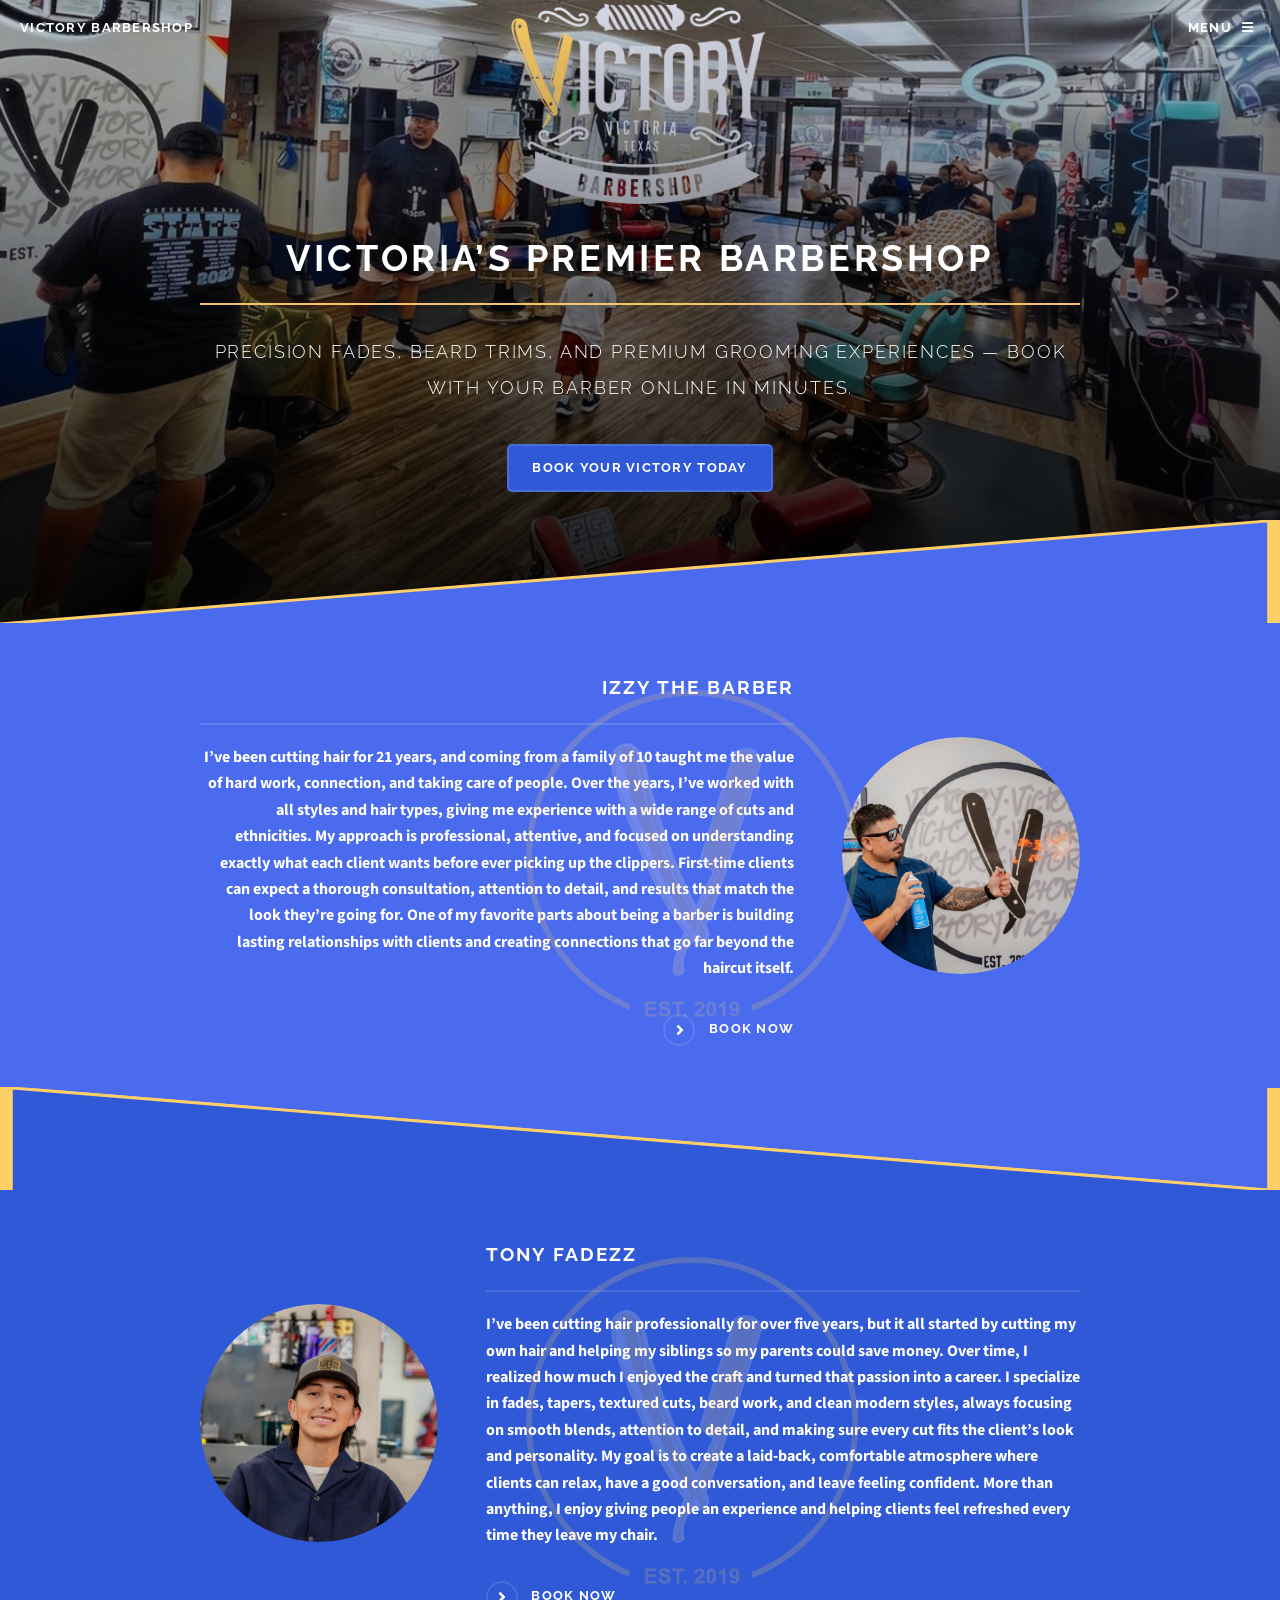
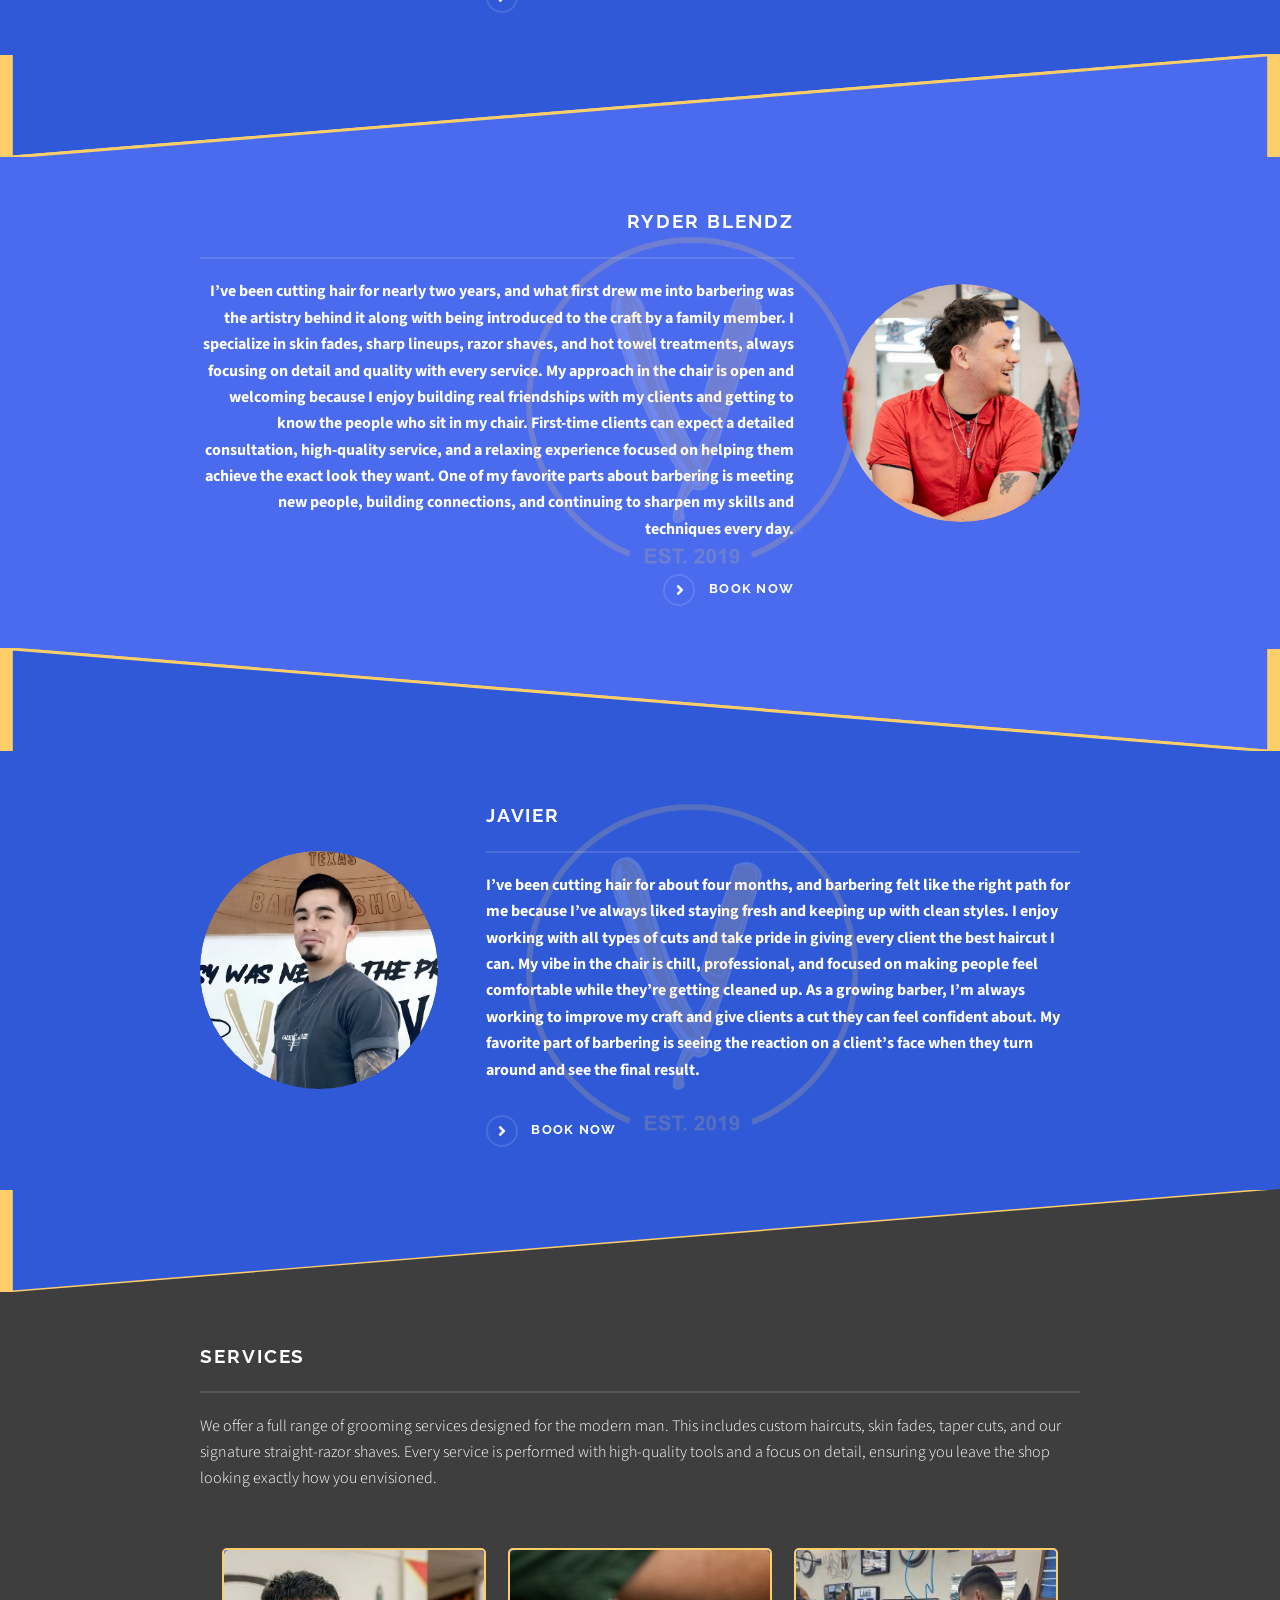
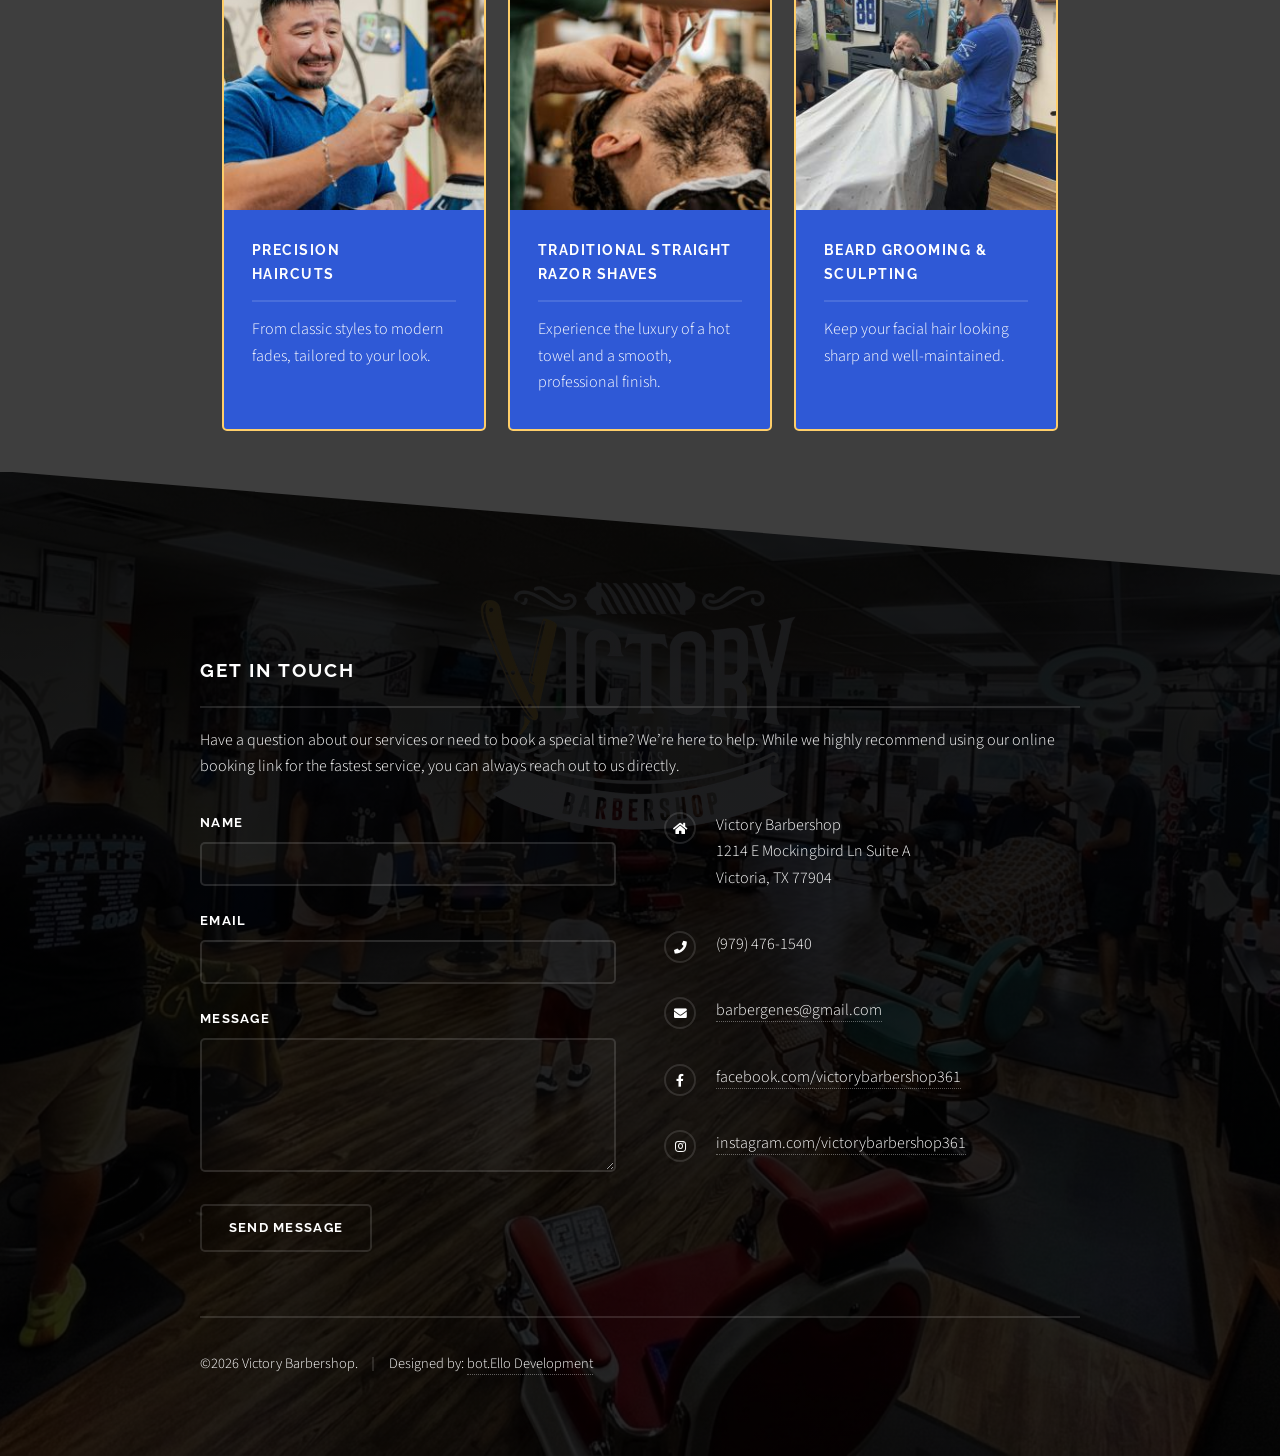
==== commit 0f5a2021: "Add watermark to bio sections" ====
--- a/index.html
+++ b/index.html
@@ -61,6 +61,7 @@
 										<h2 class="major">Izzy the Barber</h2>
 										<p>I’ve been cutting hair for 21 years, and coming from a family of 10 taught me the value of hard work, connection, and taking care of people. Over the years, I’ve worked with all styles and hair types, giving me experience with a wide range of cuts and ethnicities. My approach is professional, attentive, and focused on understanding exactly what each client wants before ever picking up the clippers. First-time clients can expect a thorough consultation, attention to detail, and results that match the look they’re going for. One of my favorite parts about being a barber is building lasting relationships with clients and creating connections that go far beyond the haircut itself.</p>
 										<a href="https://victorybarber.setmore.com/book?step=additional-products&products=s8a956748a084f3ee3d6d0117c6cfad2416c81160&type=service&staff=r036110c6aa1d140b372b006f6b29d1b1a05d35a4&staffSelected=false" class="special">Book Now</a>
+
 									</div>
 								</div>
 							</section>
--- a/assets/css/main.css
+++ b/assets/css/main.css
@@ -3930,9 +3930,34 @@
 				.wrapper.spotlight.style6:after {
 					box-shadow: inset 0 -1px 0 0 #2d3a69, 0 1px 0 0 #2d3a69;
 				}
+				.content p {
+					font-weight: bold;
+				}
+				
+				.content::before {
+					content: '';
+					position: absolute;
+
+					background-image: url('/images/victory-v-logo.png');
+					background-repeat: no-repeat;
+					background-position: center;
+					background-size: contain;
+
+					width: 500px;
+					height: 500px;
+
+					left: 15%;
+					top: 50%;
+					transform: translate(50%, -50%);
+
+					opacity: 0.2;
+					z-index: 0;
+				}
 
 		@media screen and (max-width: 980px) {
-
+			.content::before{
+				left: -81%;
+			}
 			.wrapper {
 				margin: 4.75em 0;
 			}
@@ -3999,6 +4024,7 @@
 				.wrapper.spotlight .image {
 					width: 19em;
 					margin: 0 1.75em 2em 0;
+					z-index: 10;
 				}
 
 				.wrapper.spotlight:nth-child(2n - 1) .image {
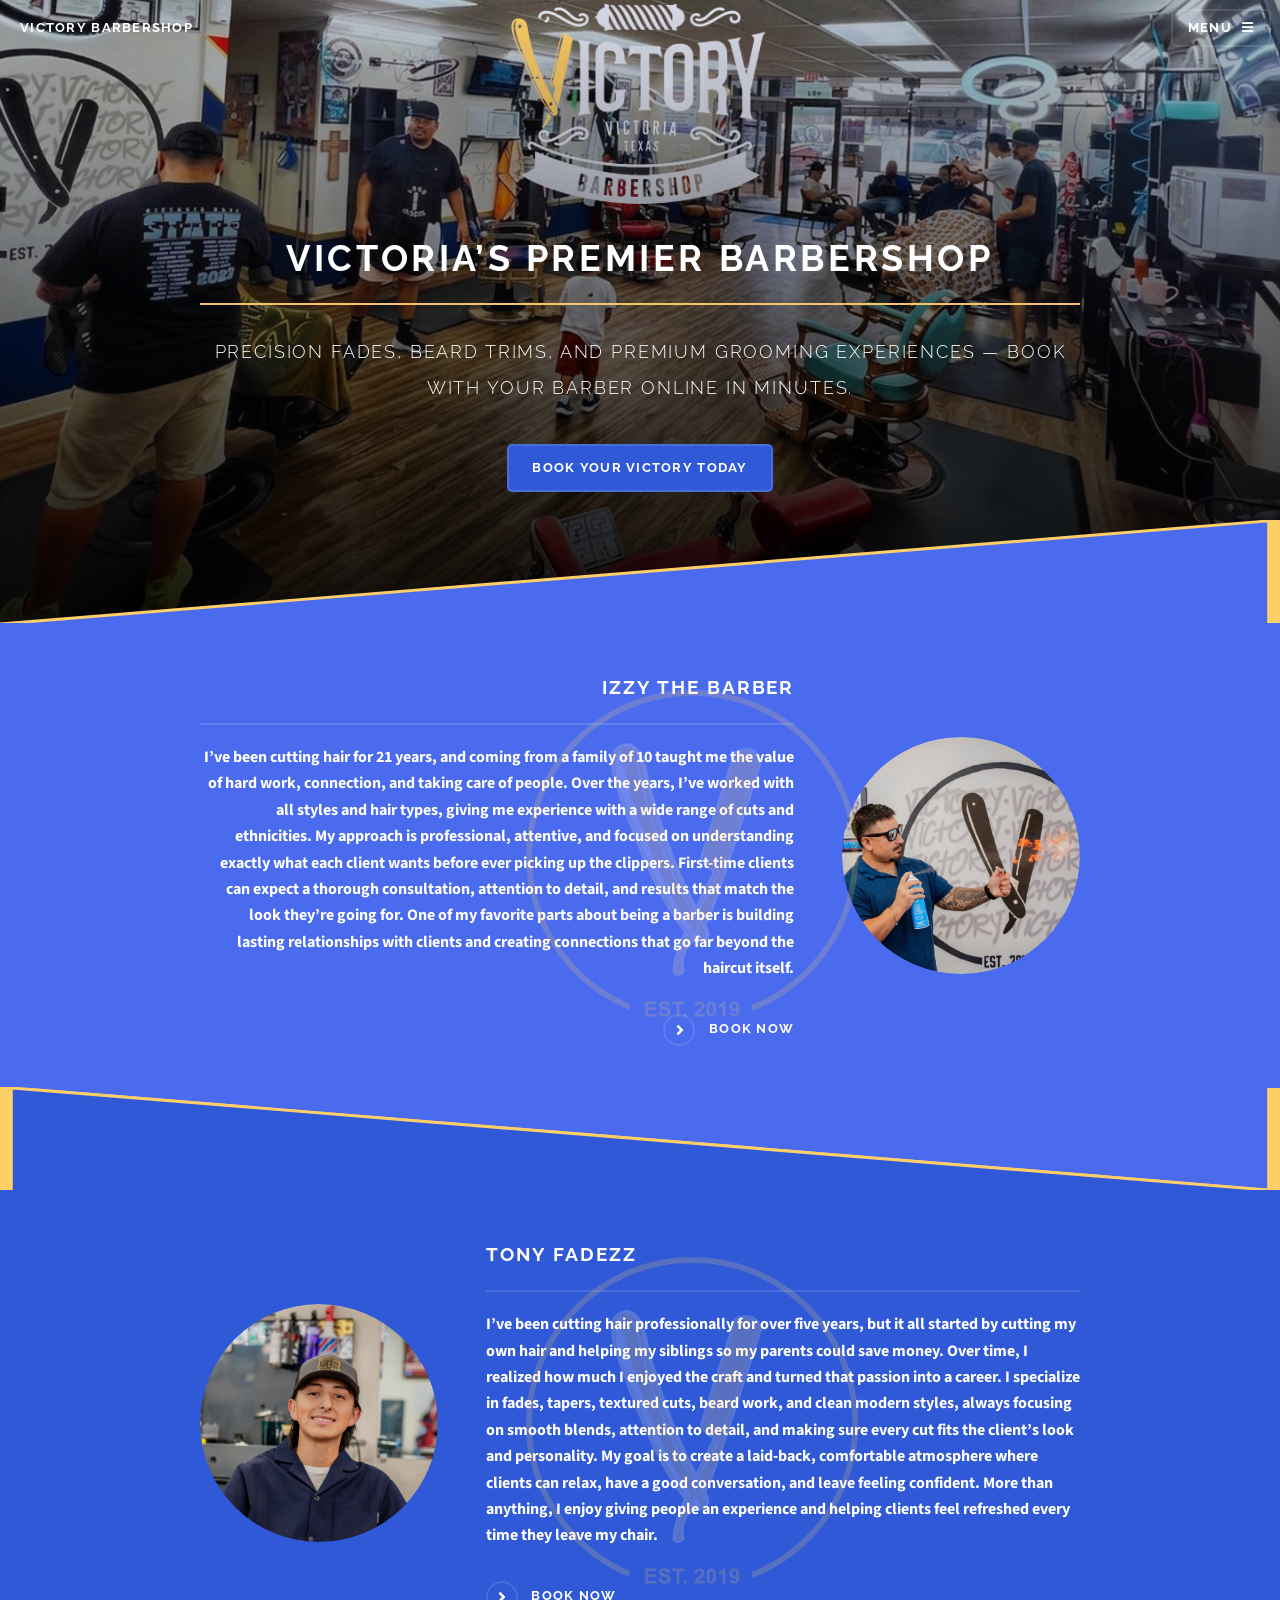
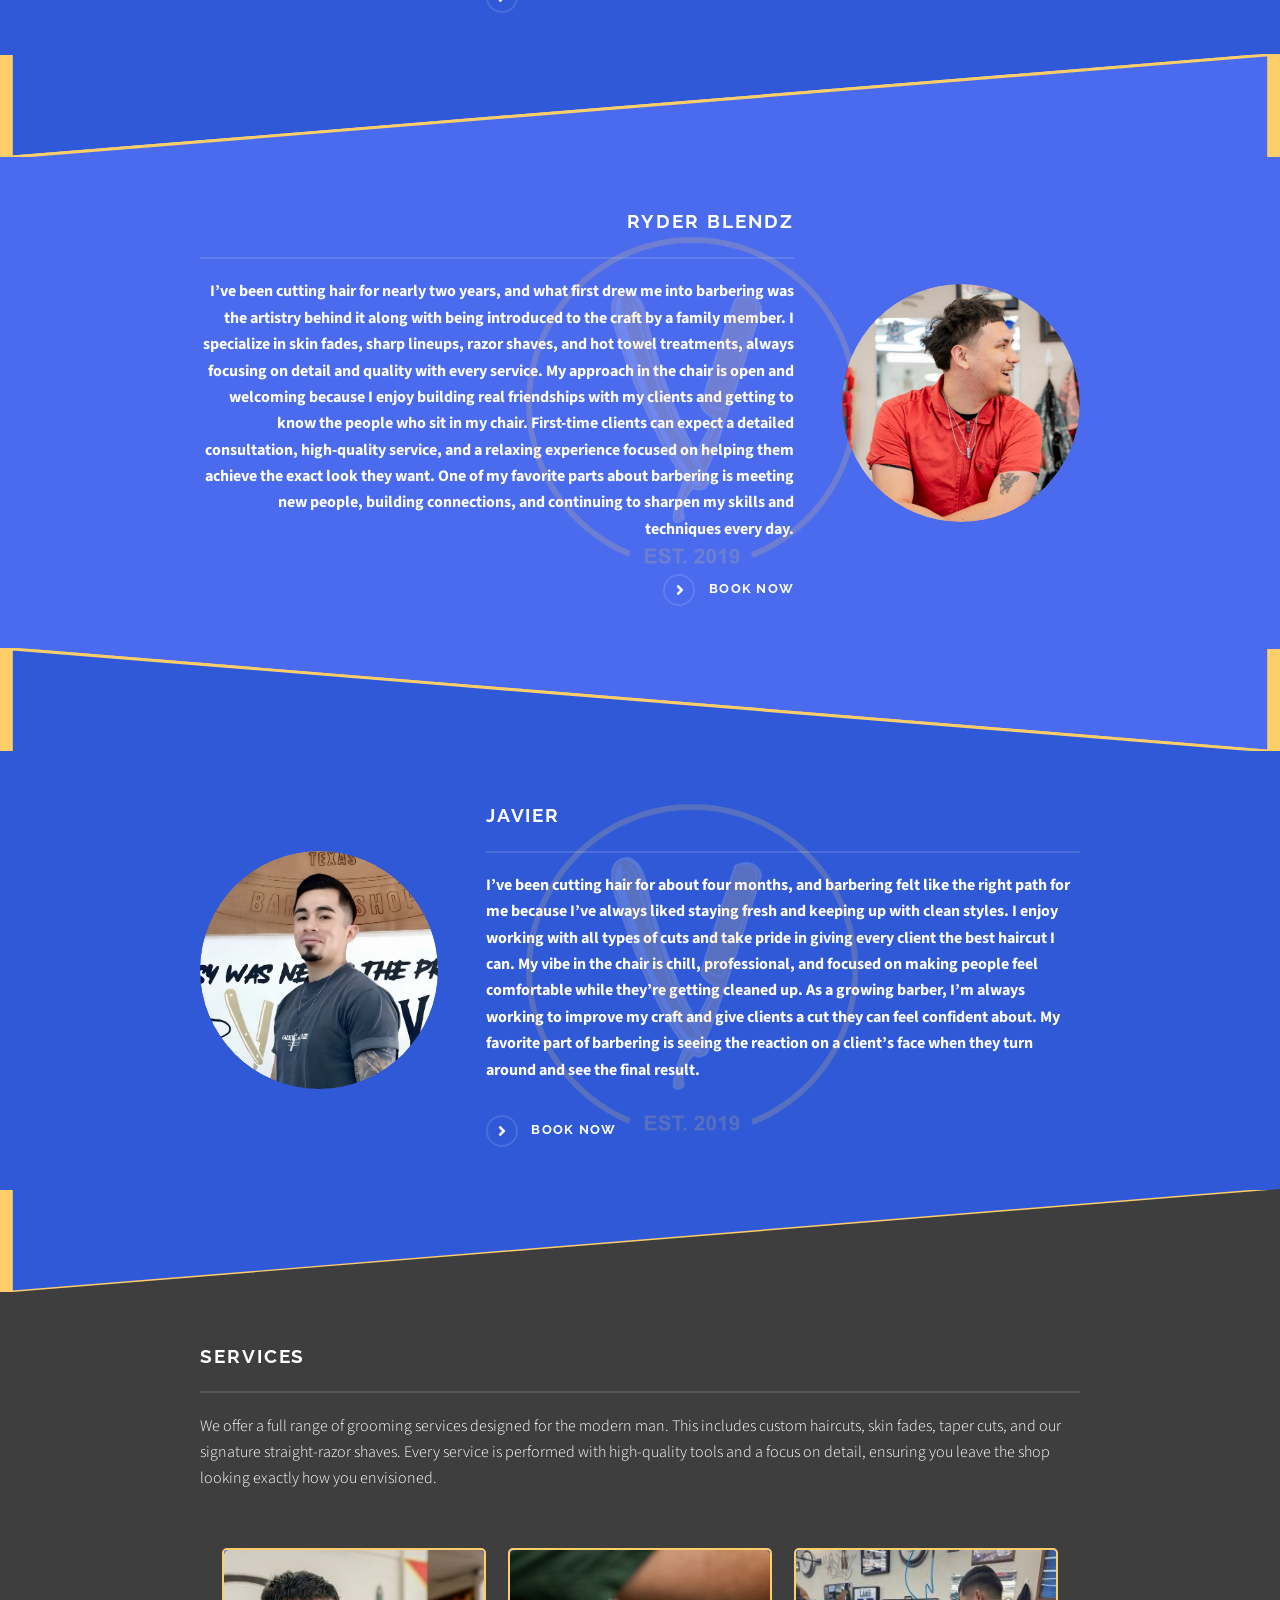
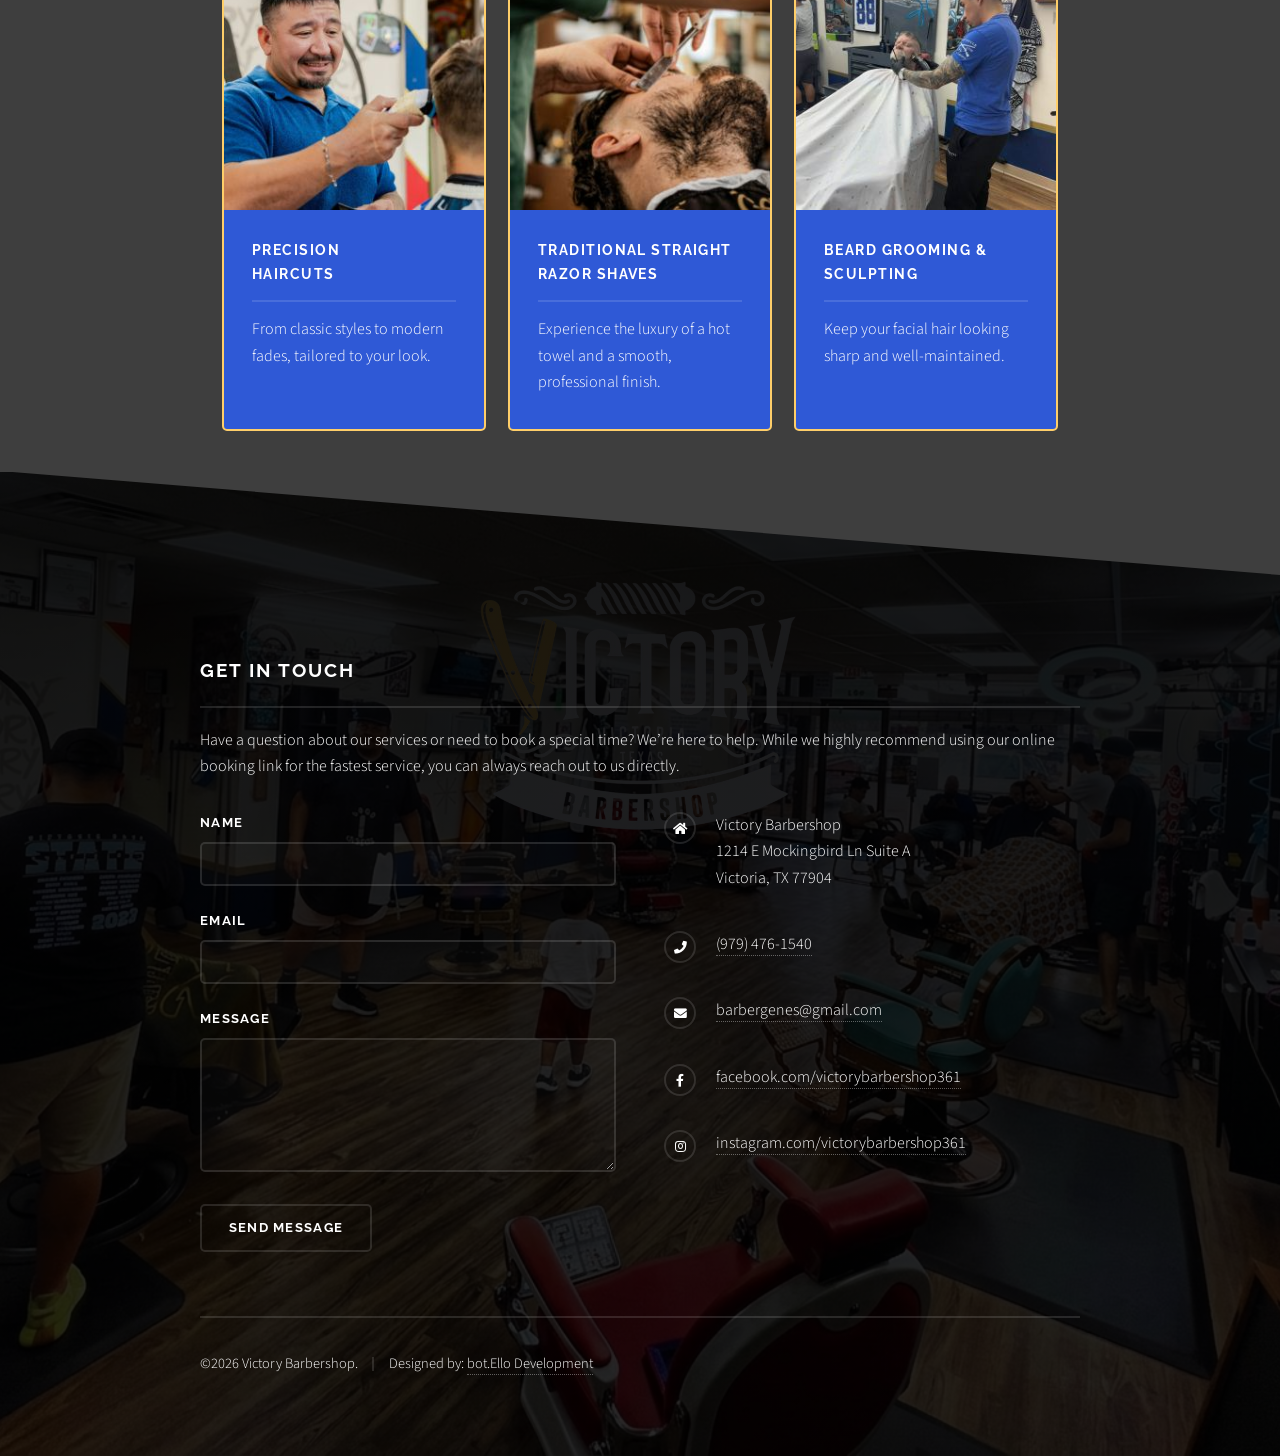
==== commit 2a92342b: "Link number and update about.html menu" ====
--- a/index.html
+++ b/index.html
@@ -6,13 +6,57 @@
 -->
 <html>
 	<head>
-		<title>Victory Barbershop | Premium Barbershop in Victoria, TX</title>
+		<title>Victory Barbershop | Professional Barbers in Victoria, TX</title>
+
 		<meta charset="utf-8" />
 		<meta name="viewport" content="width=device-width, initial-scale=1, user-scalable=no" />
-		<meta property="og:image" content="https://victorybarber.netlify.app/images/victory-barbershop-logo-blue.jpg" />
-		<meta property="og:title" content="Victory Barbershop | Premium Barbershop in Victoria, TX">
+
+		<meta name="description" content="Victory Barbershop in Victoria, TX offers professional haircuts, skin fades, beard grooming, straight razor shaves, and premium men's grooming services. Book online with experienced barbers today." />
+
+		<meta name="author" content="Victory Barbershop" />
+		<meta name="robots" content="index, follow" />
+
+		<link rel="canonical" href="https://victorybarberllc.com/" />
+
+		<!-- Open Graph -->
+		<meta property="og:type" content="website" />
+		<meta property="og:url" content="https://victorybarberllc.com/" />
+		<meta property="og:title" content="Victory Barbershop | Professional Barbers in Victoria, TX" />
+		<meta property="og:description" content="Professional fades, beard grooming, razor shaves, and men's haircuts in Victoria, Texas." />
+		<meta property="og:image" content="https://victorybarberllc.com/images/victory-barbershop-logo-blue.jpg" />
+
+		<!-- Twitter -->
+		<meta name="twitter:card" content="summary_large_image" />
+		<meta name="twitter:title" content="Victory Barbershop | Victoria, TX" />
+		<meta name="twitter:description" content="Book professional haircuts, fades, beard trims, and straight razor shaves at Victory Barbershop in Victoria, Texas." />
+		<meta name="twitter:image" content="https://victorybarberllc.com/images/victory-barbershop-logo-blue.jpg" />
+		<link rel="icon" href="images/victory-barbershop-logo-blue.jpg">
 		<link rel="stylesheet" href="assets/css/main.css" />
 		<noscript><link rel="stylesheet" href="assets/css/noscript.css" /></noscript>
+		<script type="application/ld+json">
+				{
+				  "@context":"https://schema.org",
+				  "@type":"HairSalon",
+				  "name":"Victory Barbershop",
+				  "url":"https://victorybarberllc.com",
+				  "image":"https://victorybarberllc.com/images/victory-barbershop-logo-blue.jpg",
+				  "telephone":"+1-979-476-1540",
+				  "email":"barbergenes@gmail.com",
+				  "address":{
+				    "@type":"PostalAddress",
+				    "streetAddress":"1214 E Mockingbird Ln Suite A",
+				    "addressLocality":"Victoria",
+				    "addressRegion":"TX",
+				    "postalCode":"77904",
+				    "addressCountry":"US"
+				  },
+				  "areaServed": "Victoria, TX",
+				  "sameAs":[
+				    "https://www.facebook.com/victorybarbershop361",
+				    "https://www.instagram.com/victorybarbershop361"
+				  ]
+				}
+		</script>
 	</head>
 	<body class="is-preload">
 
@@ -21,7 +65,7 @@
 
 				<!-- Header -->
 					<header id="header" class="alt">
-						<h1><a href="index.html">Victory Barbershop</a></h1>
+						<h1><a href="https://victorybarberllc.com">Victory Barbershop</a></h1>
 						<nav>
 							<a href="#menu">Menu</a>
 						</nav>
@@ -32,7 +76,7 @@
 						<div class="inner">
 							<h2>Menu</h2>
 							<ul class="links">
-								<li><a href="#">Home</a></li>
+								<li><a href="https://victorybarberllc.com">Home</a></li>
 								<li><a href="about.html">About</a></li>
 								<li><a href="https://victorybarber.setmore.com">Book Now</a></li>
 							</ul>
@@ -144,7 +188,7 @@
 						<div class="inner">
 							<h2 class="major">Get in touch</h2>
 							<p>Have a question about our services or need to book a special time? We’re here to help. While we highly recommend using our online booking link for the fastest service, you can always reach out to us directly.</p>
-							<form method="post" action="#">
+							<form method="post" netlify>
 								<div class="fields">
 									<div class="field">
 										<label for="name">Name</label>
@@ -169,7 +213,7 @@
 									1214 E Mockingbird Ln Suite A<br />
 									Victoria, TX 77904
 								</li>
-								<li class="icon solid fa-phone">(979) 476-1540</li>
+								<li class="icon solid fa-phone"><a href="tel:9794761540">(979) 476-1540</a></li>
 								<li class="icon solid fa-envelope"><a href="mailto:barbergenes@gmail.com">barbergenes@gmail.com</a></li>
 								<li class="icon brands fa-facebook-f"><a href="https://www.facebook.com/victorybarbershop361">facebook.com/victorybarbershop361</a></li>
 								<li class="icon brands fa-instagram"><a href="https://www.instagram.com/victorybarbershop361">instagram.com/victorybarbershop361</a></li>
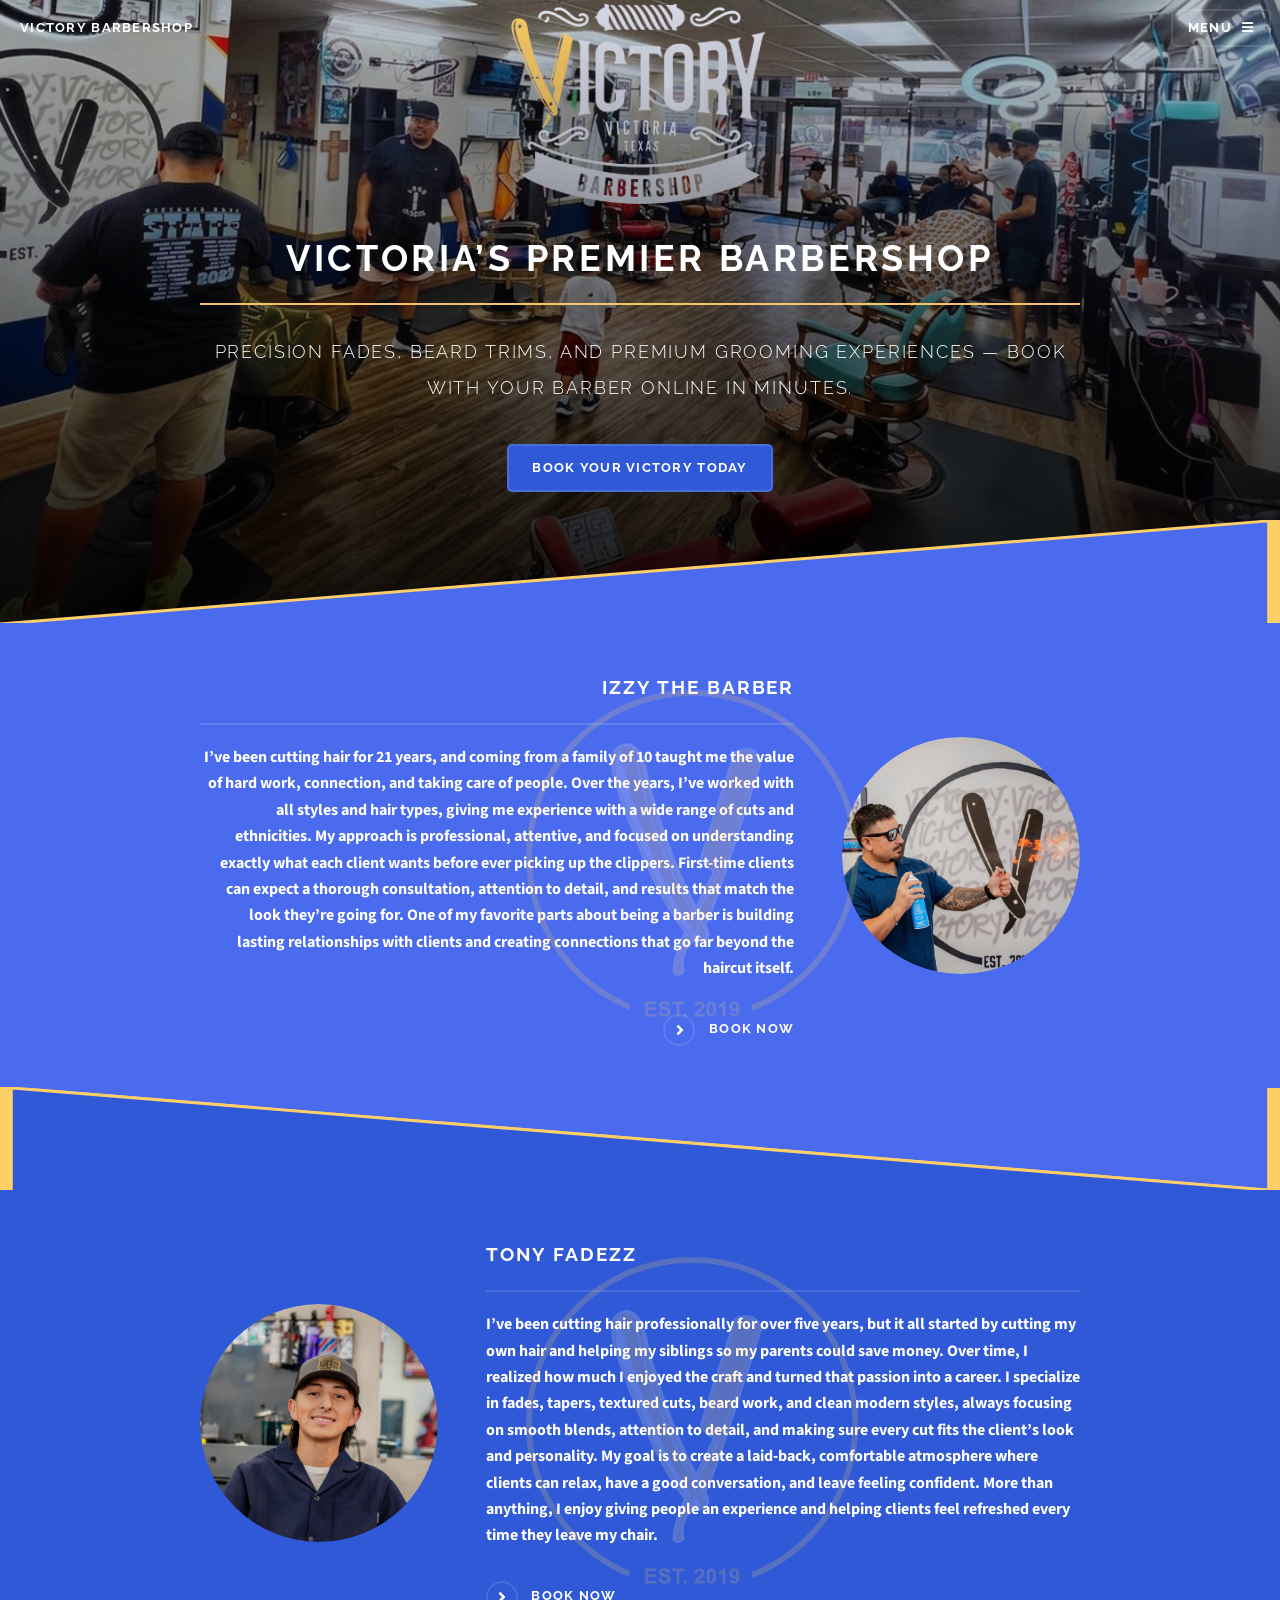
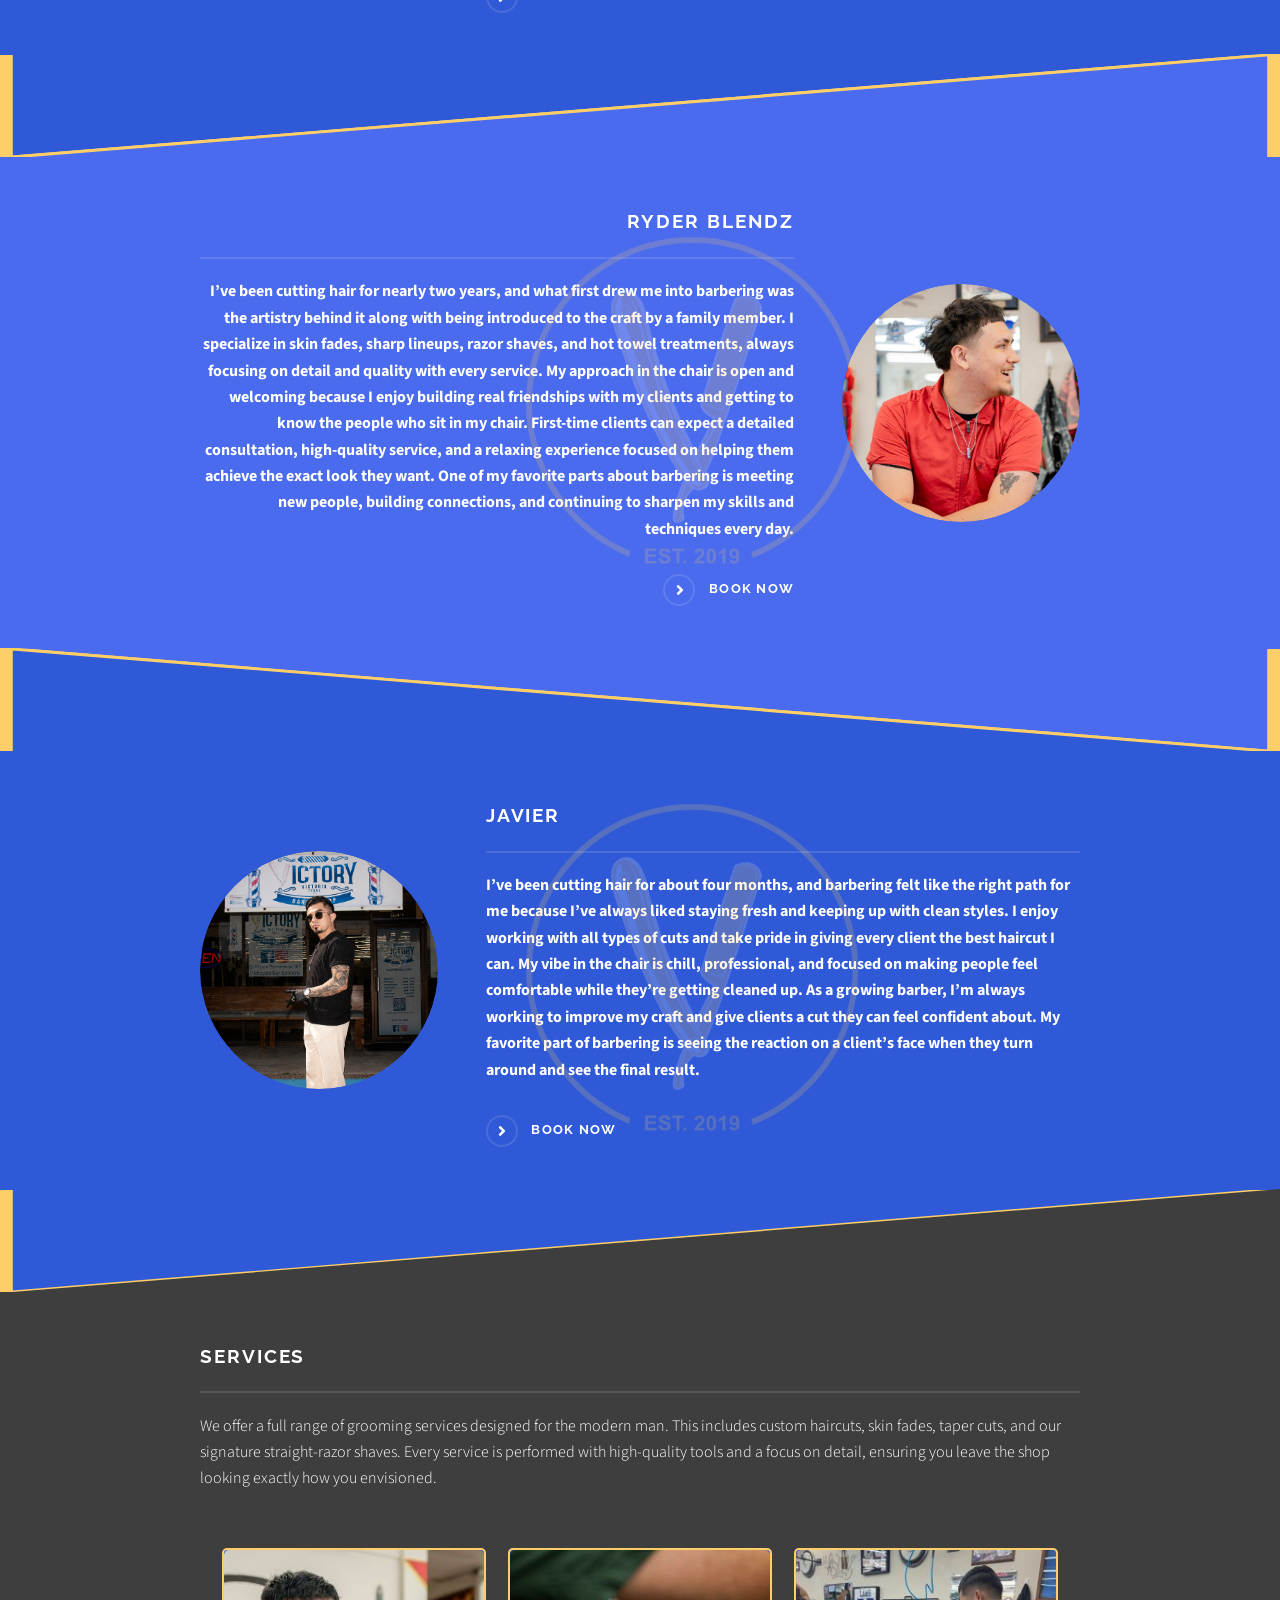
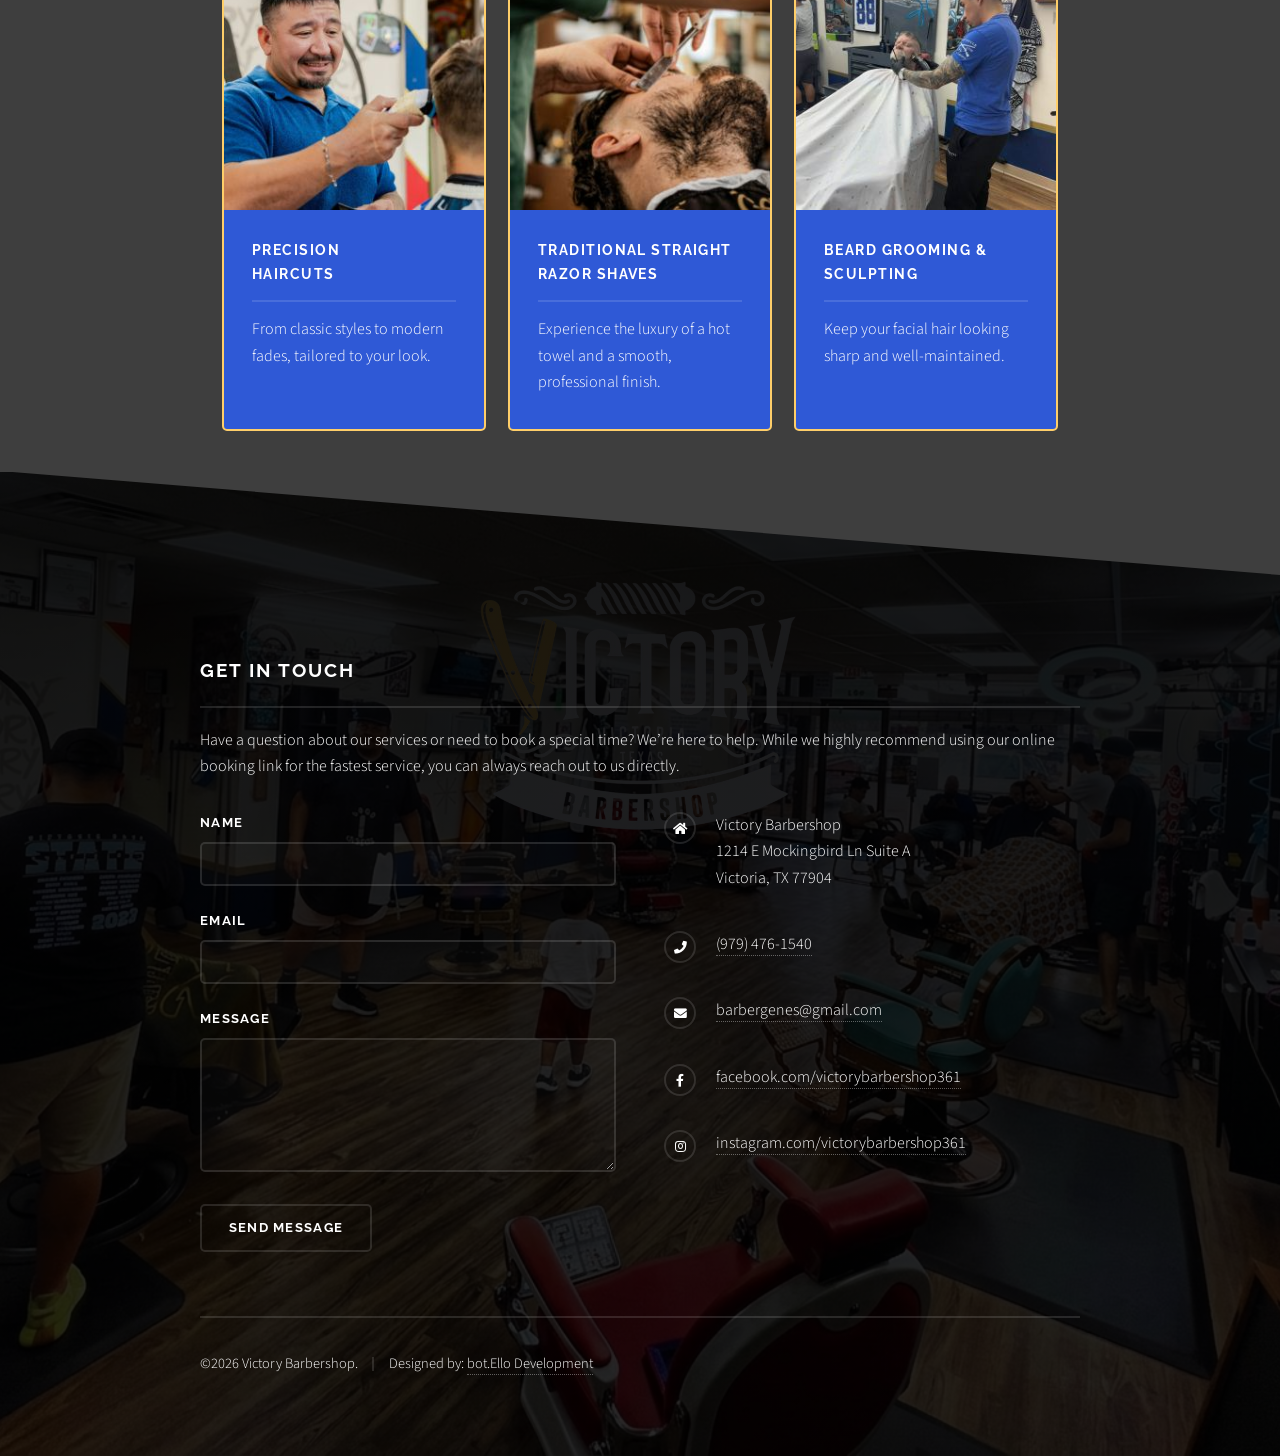
==== commit bcc38fcc: "Update Javier Bio Picture" ====
--- a/index.html
+++ b/index.html
@@ -135,7 +135,7 @@
 							</section>
 							<section id="two" class="wrapper alt spotlight style2">
 								<div class="inner">
-									<a href="#" class="image"><img src="images/javier-bio.jpg" alt="" /></a>
+									<a href="#" class="image"><img src="images/javier-bio.png" alt="" /></a>
 									<div class="content">
 										<h2 class="major">Javier</h2>
 										<p>I’ve been cutting hair for about four months, and barbering felt like the right path for me because I’ve always liked staying fresh and keeping up with clean styles. I enjoy working with all types of cuts and take pride in giving every client the best haircut I can. My vibe in the chair is chill, professional, and focused on making people feel comfortable while they’re getting cleaned up. As a growing barber, I’m always working to improve my craft and give clients a cut they can feel confident about. My favorite part of barbering is seeing the reaction on a client’s face when they turn around and see the final result.</p>
--- a/assets/css/main.css
+++ b/assets/css/main.css
@@ -3849,7 +3849,7 @@
 			.wrapper.spotlight:nth-child(2n - 1) .image {
 				margin: 0 0 2em 3em;
 			}
-
+			/* maybe darker hex #2546a8 */
 			.wrapper.spotlight.style2 {
 				background-color: #2F59D6;
 			}
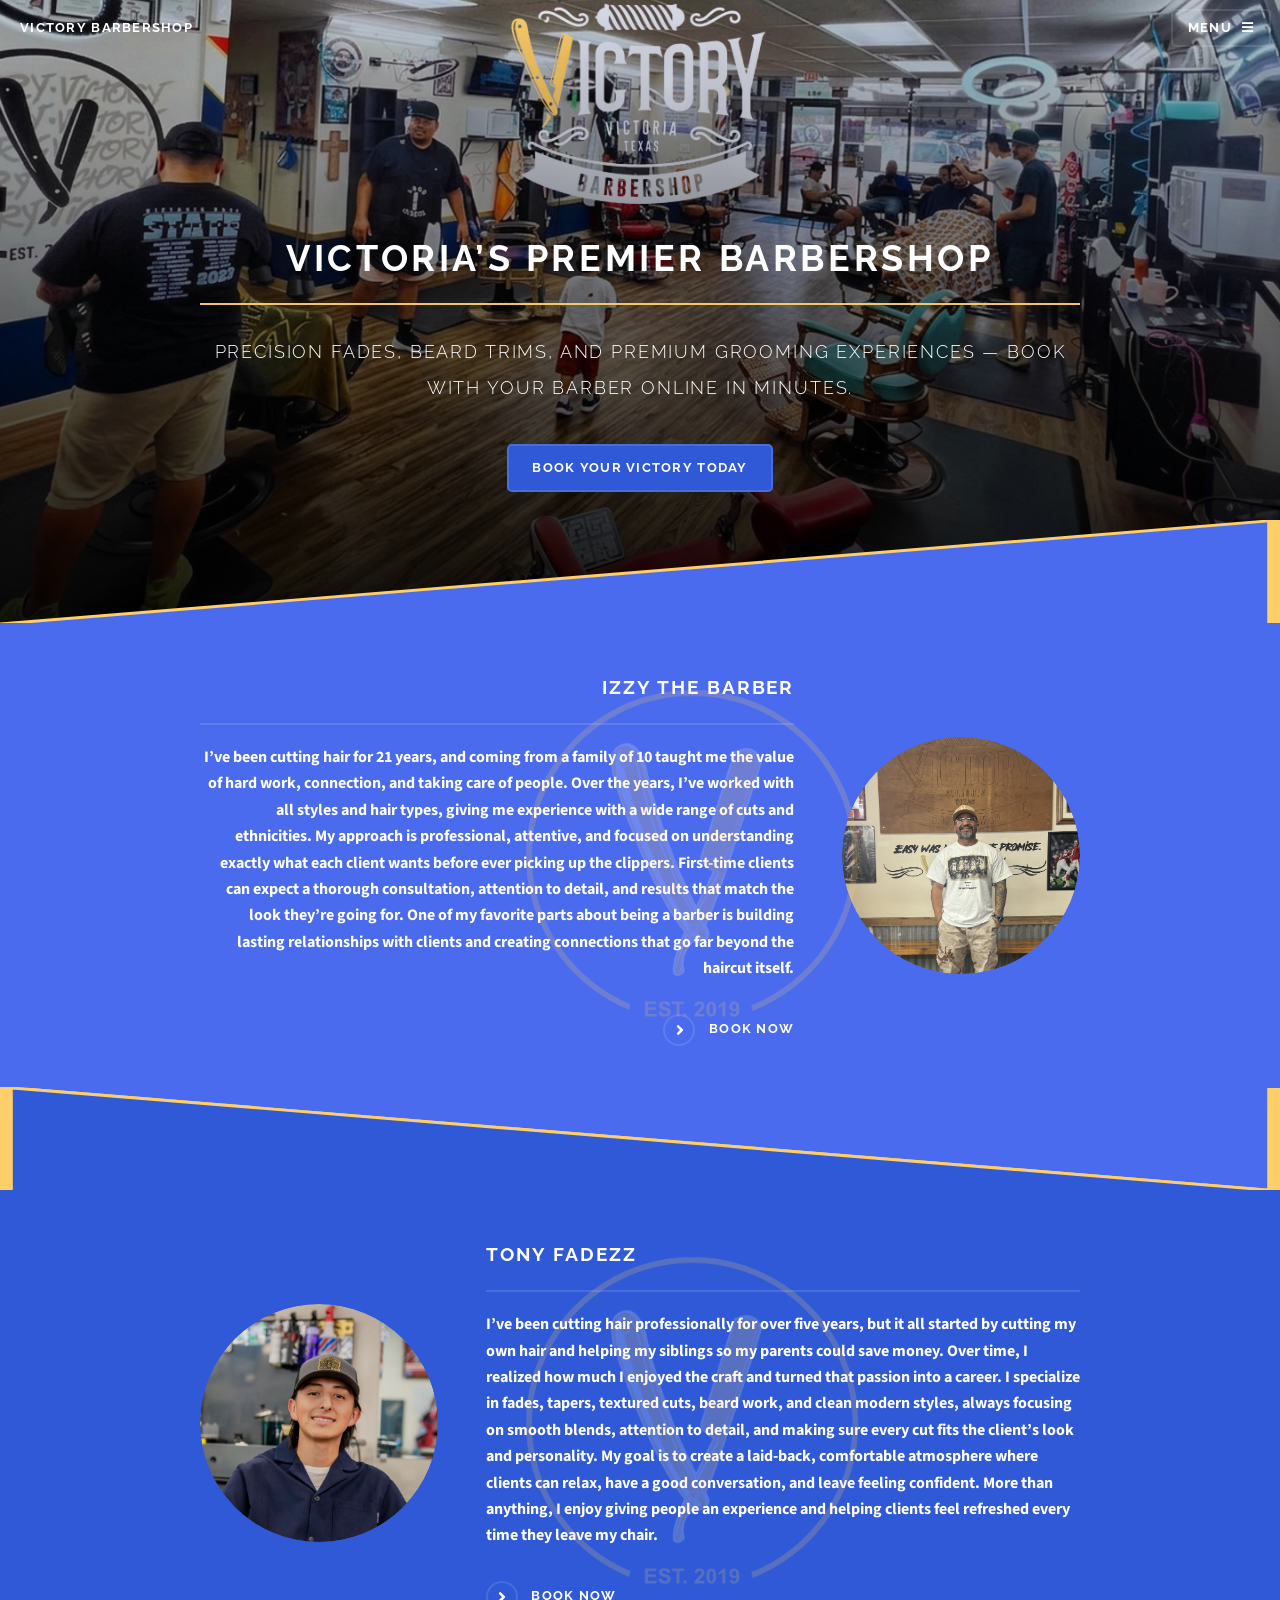
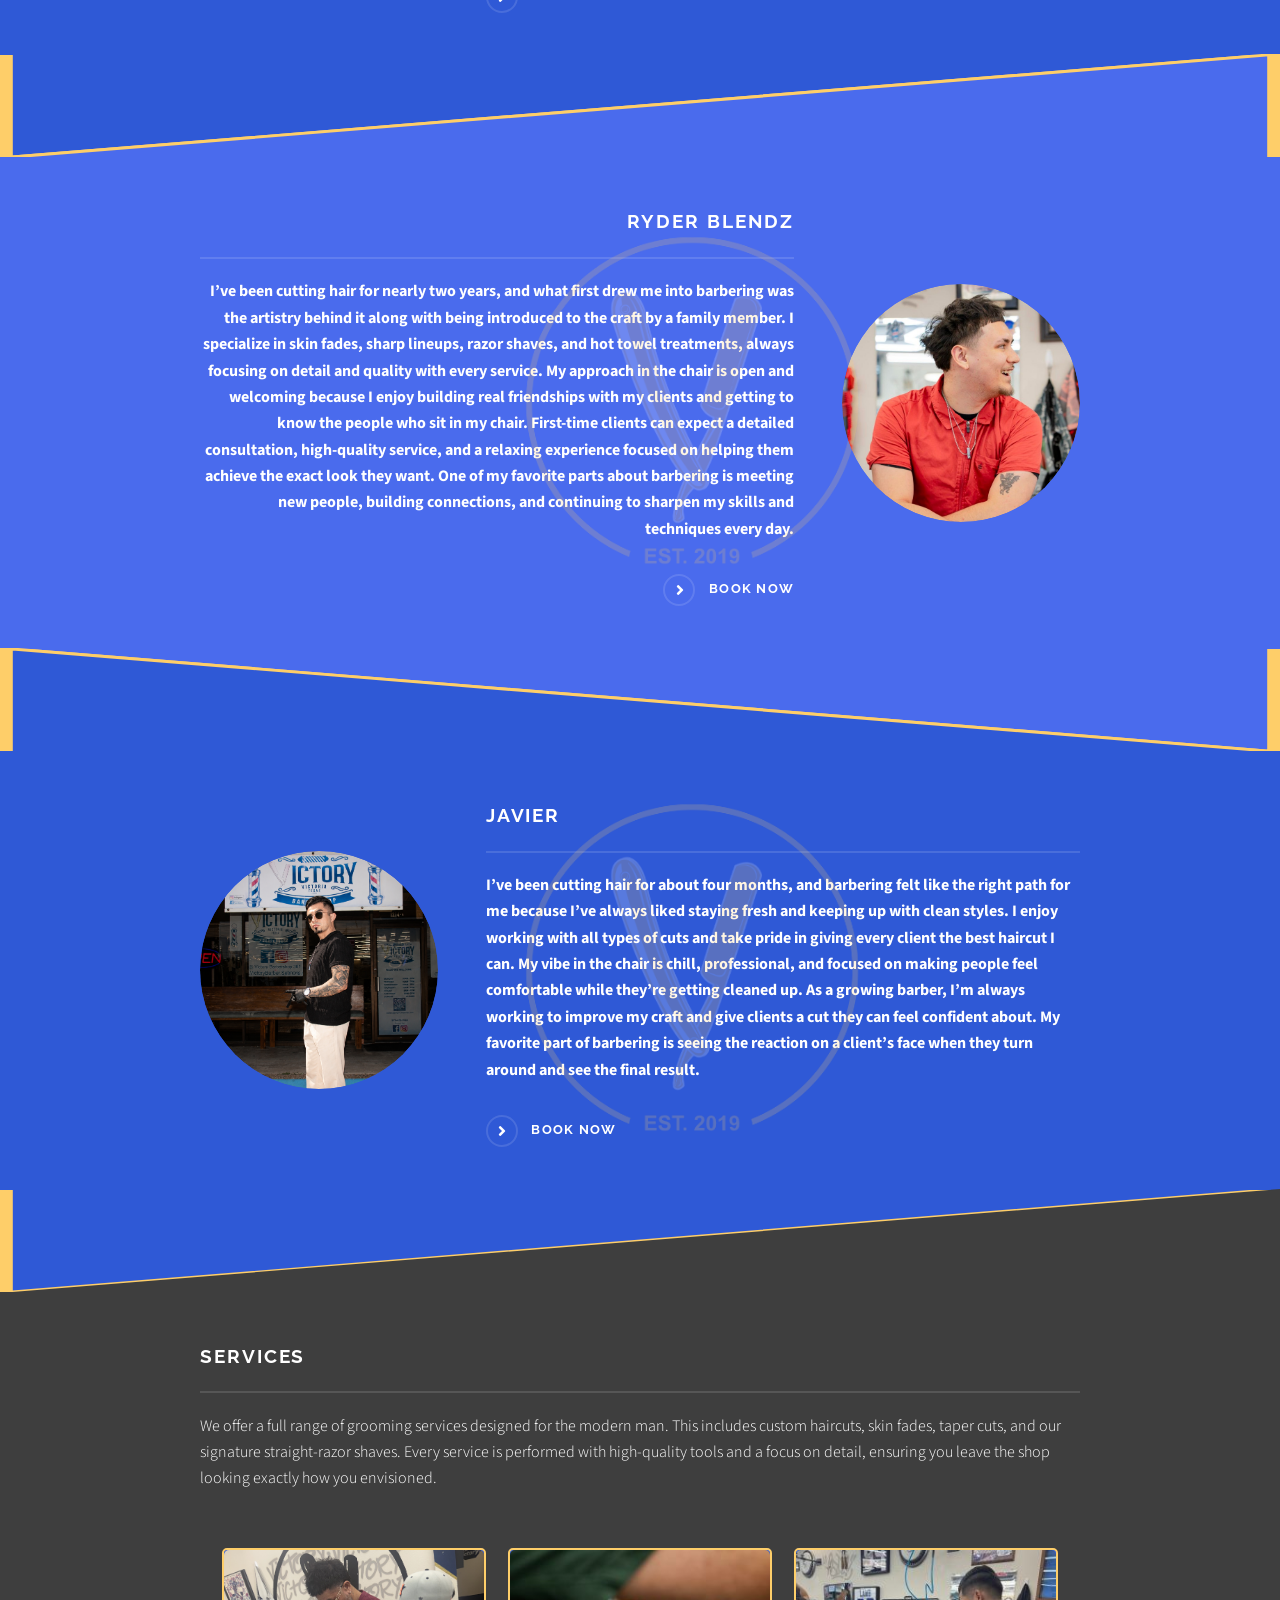
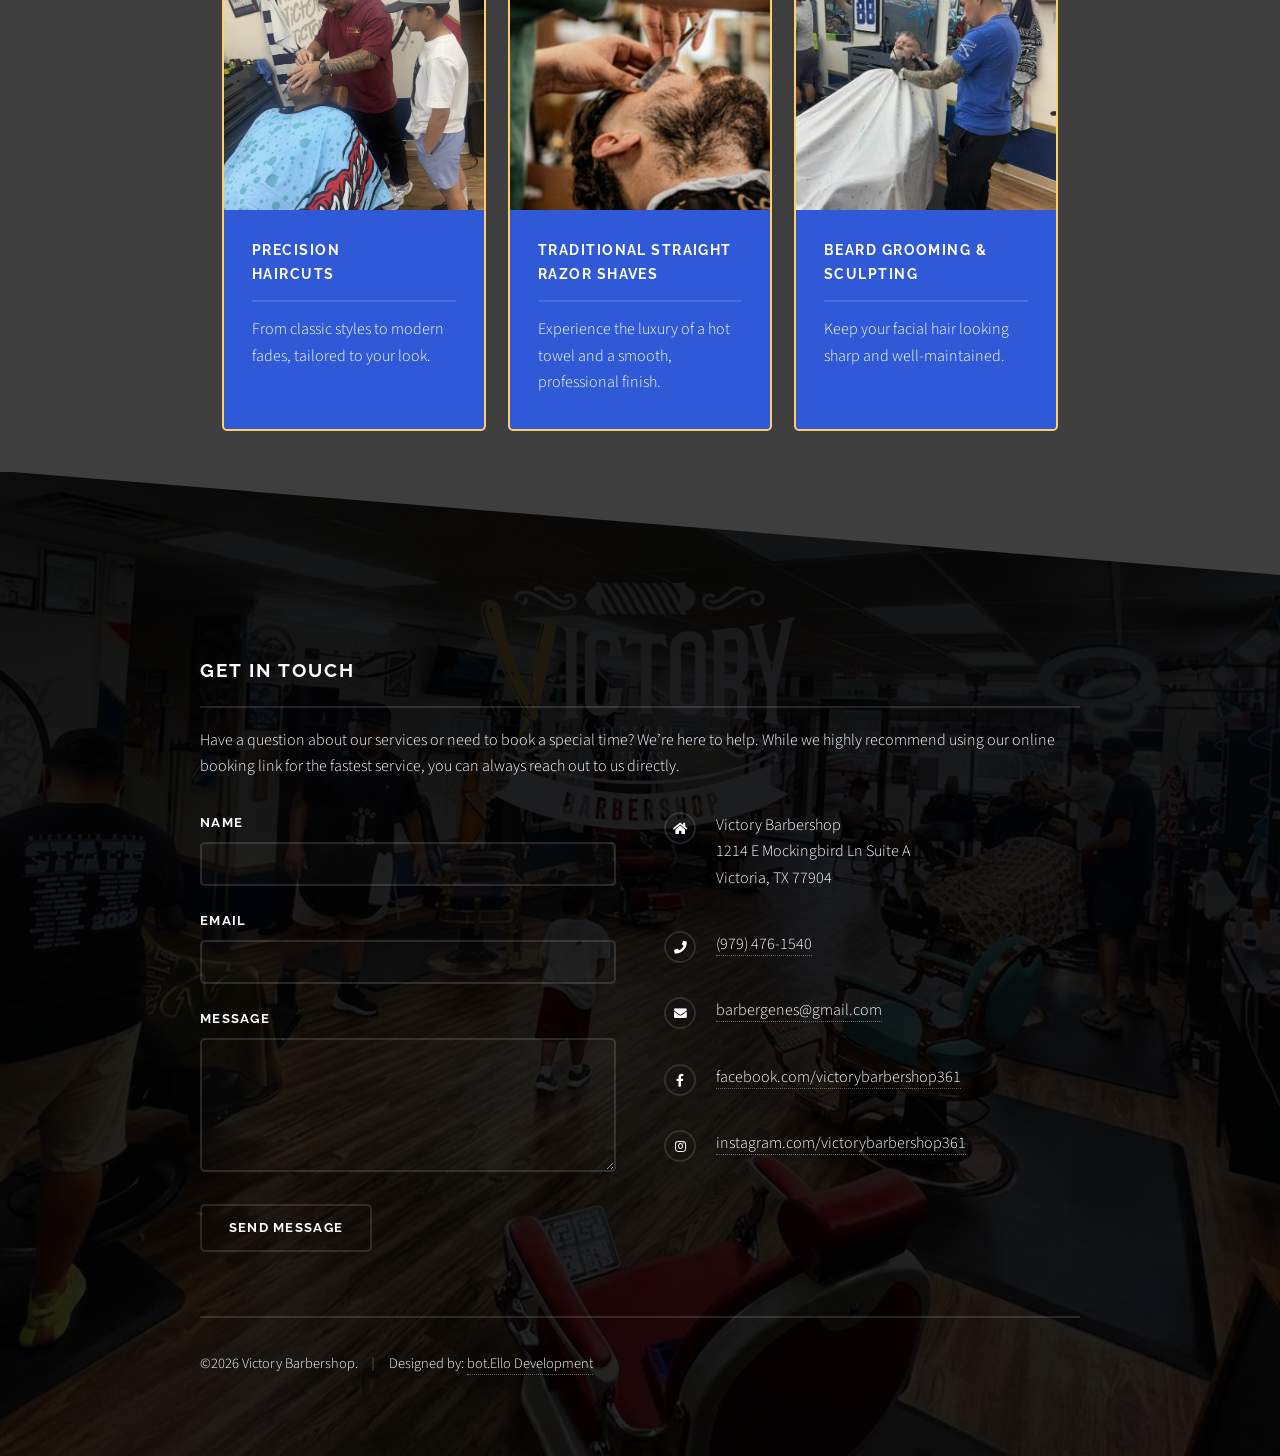
==== commit 305214cb: "update izzy's photo and precision cut" ====
--- a/index.html
+++ b/index.html
@@ -100,7 +100,7 @@
 						<!-- One -->
 							<section id="one" class="wrapper spotlight style1">
 								<div class="inner">
-									<a href="#" class="image"><img src="images/izzy-bio.jpg" alt="" /></a>
+									<a href="#" class="image"><img src="images/izzy-bio.png" alt="" /></a>
 									<div class="content">
 										<h2 class="major">Izzy the Barber</h2>
 										<p>I’ve been cutting hair for 21 years, and coming from a family of 10 taught me the value of hard work, connection, and taking care of people. Over the years, I’ve worked with all styles and hair types, giving me experience with a wide range of cuts and ethnicities. My approach is professional, attentive, and focused on understanding exactly what each client wants before ever picking up the clippers. First-time clients can expect a thorough consultation, attention to detail, and results that match the look they’re going for. One of my favorite parts about being a barber is building lasting relationships with clients and creating connections that go far beyond the haircut itself.</p>
@@ -151,7 +151,7 @@
 									<p>We offer a full range of grooming services designed for the modern man. This includes custom haircuts, skin fades, taper cuts, and our signature straight-razor shaves. Every service is performed with high-quality tools and a focus on detail, ensuring you leave the shop looking exactly how you envisioned.</p>
 									<section class="features">
 										<article>
-											<a href="#" class="image"><img src="images/victory-barbershop-precision-haircut.jpg" alt="" /></a>
+											<a href="#" class="image"><img src="images/precision-haircut.png" alt="" /></a>
 											<h3 class="major">Precision<br>Haircuts</h3>
 											<p>From classic styles to modern fades, tailored to your look.</p>
 											<!-- <a href="#" class="special">Learn more</a> -->
